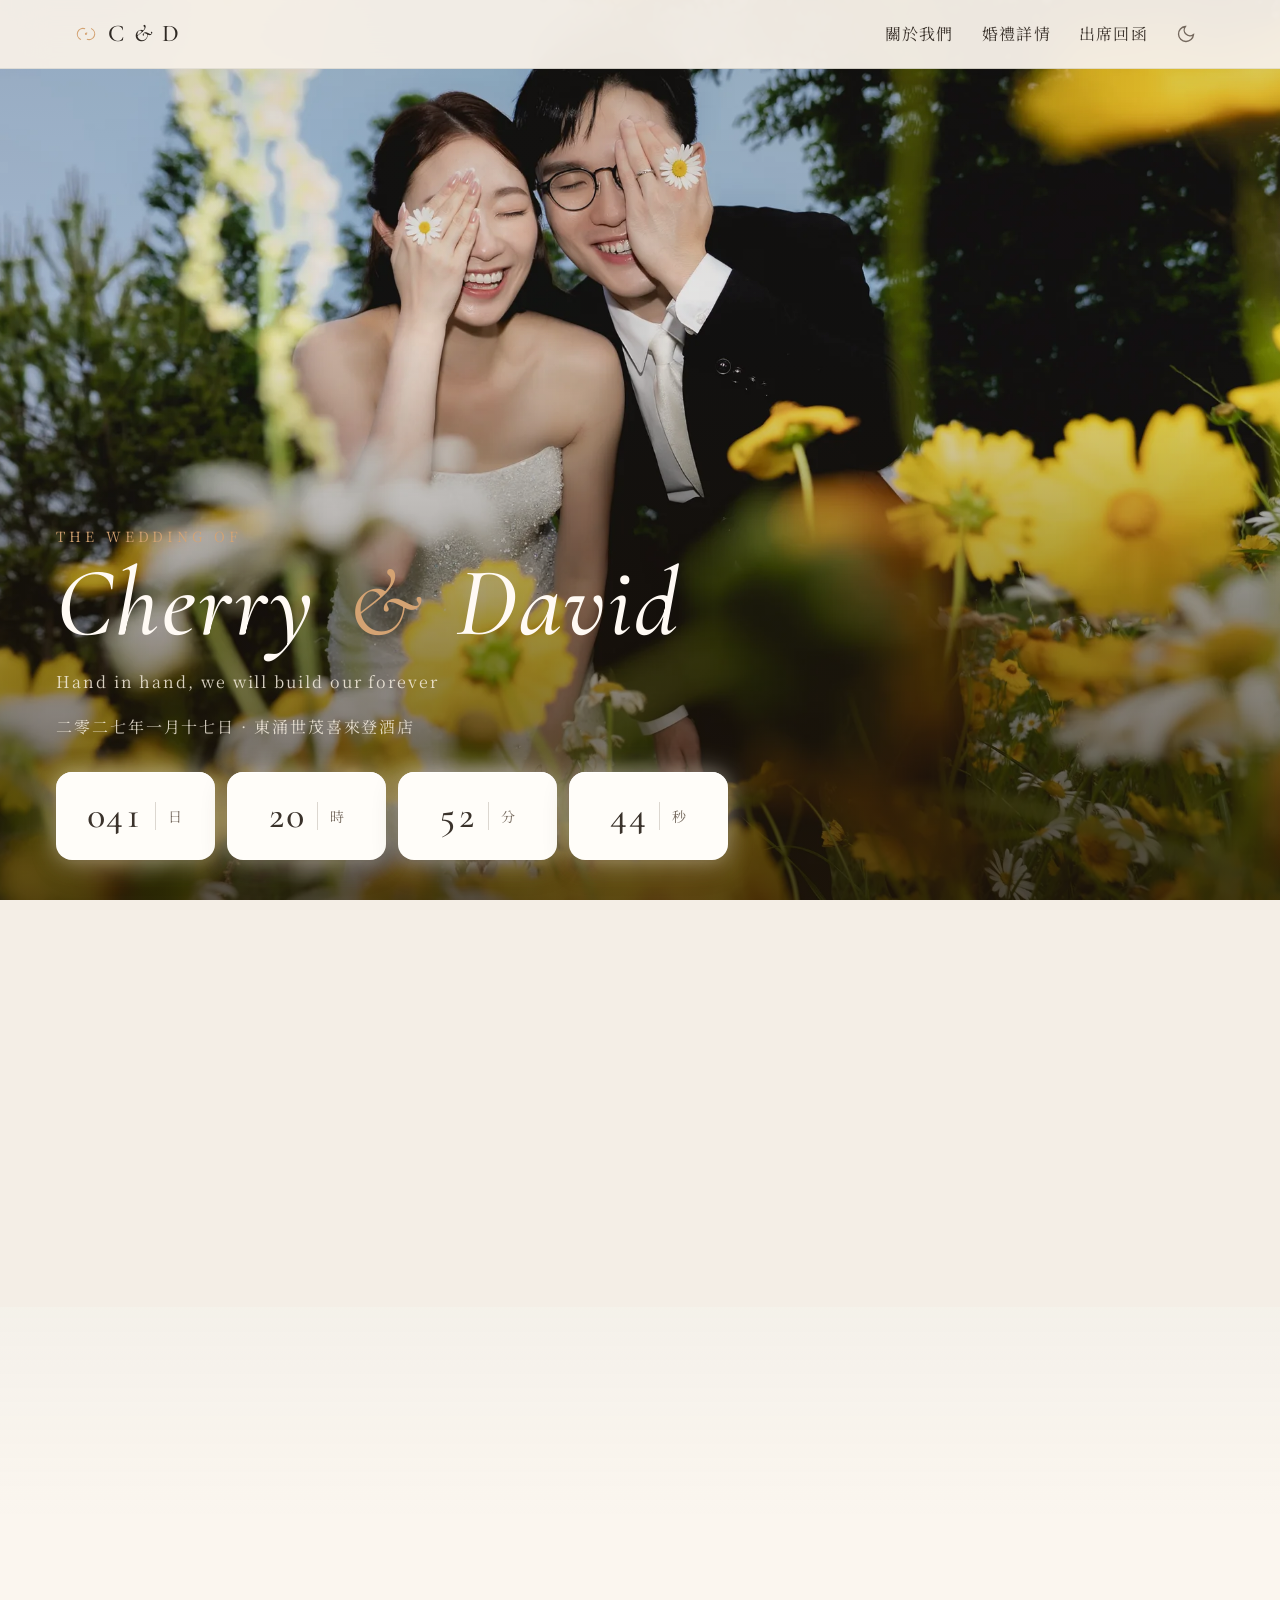
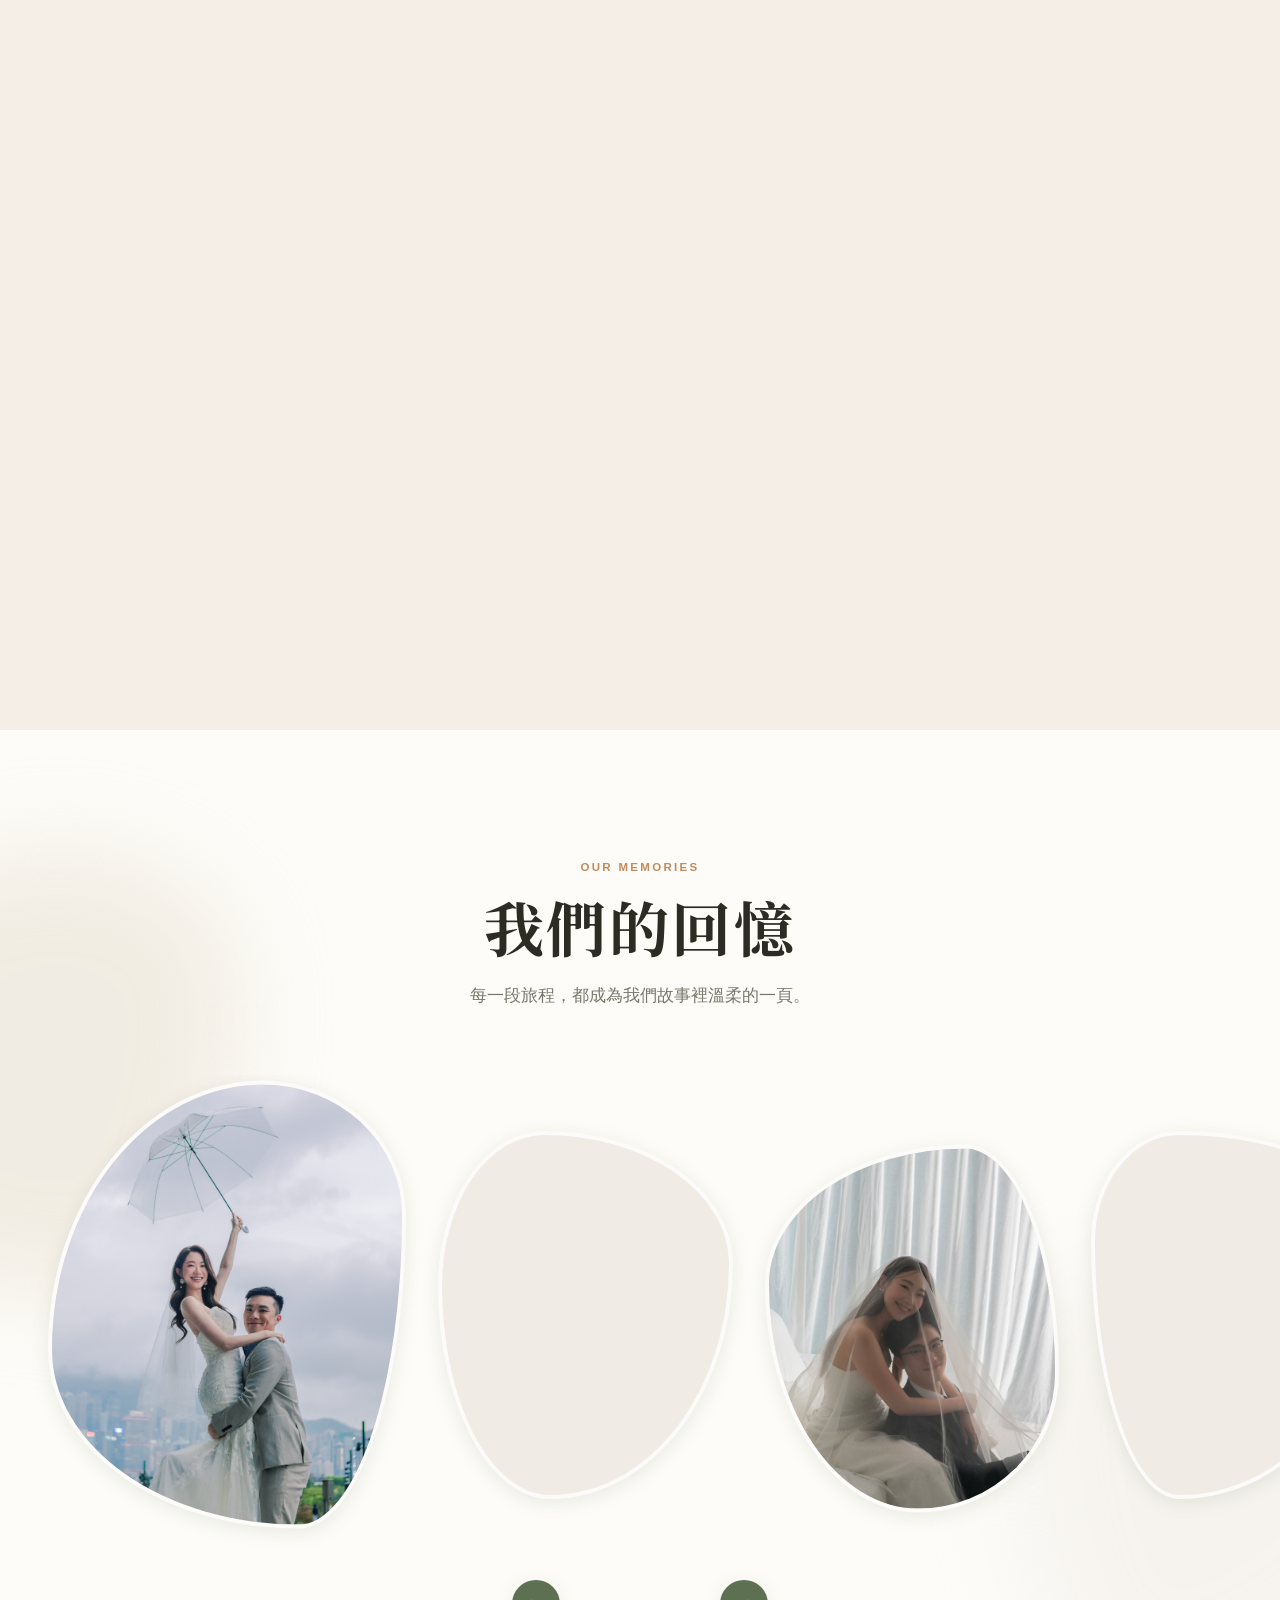
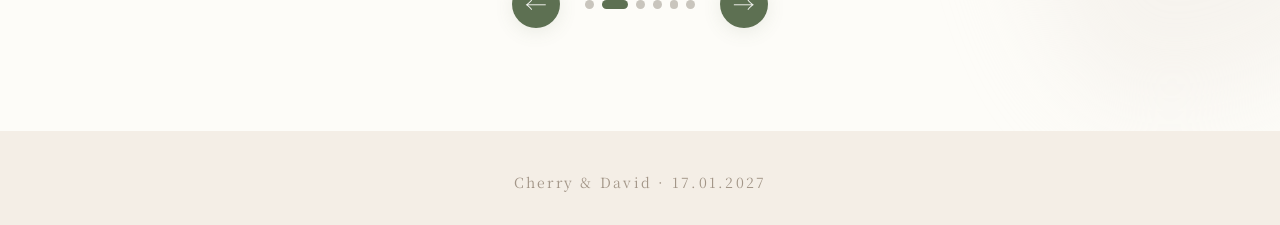
==== index.html @ 825feb44 "Update index.html" ====
<!DOCTYPE html>
<html lang="zh-Hant">
  <head>
    <meta charset="utf-8" />
    <meta name="viewport" content="width=device-width, initial-scale=1" />
    <title>Cherry &amp; David · 婚禮邀請</title>
    <meta name="description" content="誠邀您出席 Cherry 與 David 的婚禮。2027年1月17日，東涌世茂喜來登酒店。" />
    <meta property="og:title" content="Cherry &amp; David · 婚禮邀請" />
    <meta property="og:description" content="2027年1月17日 · 東涌世茂喜來登酒店 · 證婚儀式及午宴" />
    <meta property="og:type" content="website" />
    <meta property="og:image" content="./assets/cover.webp" />
    <link rel="icon" href="./assets/favicon.svg" type="image/svg+xml" />
    <link rel="preconnect" href="https://fonts.googleapis.com" />
    <link rel="preconnect" href="https://fonts.gstatic.com" crossorigin />
    <link href="https://fonts.googleapis.com/css2?family=Cormorant+Garamond:ital,wght@0,400;0,500;0,600;1,400;1,500;1,600&family=Noto+Serif+TC:wght@400;500;600&display=swap" rel="stylesheet" />
    <link rel="preload" as="image" href="./assets/cover.webp" imagesrcset="./assets/cover-sm.webp 900w, ./assets/cover.webp 2000w" imagesizes="100vw" />
    <link rel="stylesheet" href="./base.css" />
    <link rel="stylesheet" href="./style.css" />
    <script type="application/ld+json">
      {
        "@context": "https://schema.org",
        "@type": "WeddingEvent",
        "name": "Cherry & David Wedding",
        "startDate": "2027-01-17T11:00:00+08:00",
        "eventAttendanceMode": "https://schema.org/OfflineEventAttendanceMode",
        "location": {
          "@type": "Place",
          "name": "東涌世茂喜來登酒店",
          "address": "大嶼山東涌怡東路9號"
        }
      }
    </script>
  </head>
  <body>
    <a class="skip-link" href="#main">跳至內容</a>

    <header class="site-header">
      <div class="nav-inner">
        <a class="brand" href="#top" aria-label="Cherry and David">
          <svg class="brand-mark" viewBox="0 0 32 32" fill="none" aria-hidden="true">
            <path d="M10.2 22.4c-3.4-1.8-5-5.4-3.7-8.7 1.3-3.3 5-5 8.5-3.6" stroke="currentColor" stroke-width="1.2" />
            <path d="M21.8 9.6c3.4 1.8 5 5.4 3.7 8.7-1.3 3.3-5 5-8.5 3.6" stroke="currentColor" stroke-width="1.2" />
            <path d="M15.2 16.2c.4-.9 1.3-1.4 2.2-1.2" stroke="currentColor" stroke-width="1.2" />
            <circle cx="16" cy="16" r="1.1" fill="currentColor" />
          </svg>
          <span class="brand-name">C <i>&amp;</i> D</span>
        </a>
        <nav class="nav-links" aria-label="頁面導覽">
          <a href="#about">關於我們</a>
          <a href="#details">婚禮詳情</a>
          <a href="#rsvp">出席回函</a>
          <button class="theme-toggle" type="button" data-theme-toggle aria-label="切換深色模式">
            <svg width="20" height="20" viewBox="0 0 24 24" fill="none" stroke="currentColor" stroke-width="1.6">
              <path d="M21 12.79A9 9 0 1 1 11.21 3 7 7 0 0 0 21 12.79z" />
            </svg>
          </button>
        </nav>
      </div>
    </header>

    <main id="main">
      <section class="hero" id="top">
        <div class="hero-media">
          <img src="./assets/cover.webp" srcset="./assets/cover-sm.webp 900w, ./assets/cover.webp 2000w" sizes="100vw" width="2000" height="1333" alt="Cherry 與 David 在花田中相視而笑" fetchpriority="high" />
        </div>
        <div class="hero-scrim" aria-hidden="true"></div>
        <div class="hero-inner">
          <p class="eyebrow">The Wedding of</p>
          <h1 class="hero-title">Cherry <span class="hero-amp">&amp;</span> David</h1>
          <p class="hero-meta"><span class="nowrap">Hand in hand, we will build our forever</span></p>
          <p class="hero-meta"><span class="nowrap">二零二七年一月十七日</span> · <span class="nowrap">東涌世茂喜來登酒店</span></p>
          <div class="countdown" id="countdown" aria-live="polite">
            <article class="tick-card"><div class="tick-inner"><span class="tick-num" data-unit="days">000</span><span class="tick-rule" aria-hidden="true"></span><span class="tick-unit">日</span></div></article>
            <article class="tick-card"><div class="tick-inner"><span class="tick-num" data-unit="hours">00</span><span class="tick-rule" aria-hidden="true"></span><span class="tick-unit">時</span></div></article>
            <article class="tick-card"><div class="tick-inner"><span class="tick-num" data-unit="mins">00</span><span class="tick-rule" aria-hidden="true"></span><span class="tick-unit">分</span></div></article>
            <article class="tick-card"><div class="tick-inner"><span class="tick-num" data-unit="secs">00</span><span class="tick-rule" aria-hidden="true"></span><span class="tick-unit">秒</span></div></article>
          </div>
        </div>
      </section>

      <section class="section about" id="about">
        <div class="section-frame split fade-in">
          <div><p class="section-kicker">01 · About</p><h2 class="section-title">關於我們</h2></div>
          <div>
            <p class="lede">我們把最重要的一天，留給一路陪著我們的人。</p>
            <p class="body-copy">從相識到決定攜手，感謝每一位在不同階段陪我們傾過、笑過、忙過的親友。2027 年 1 月 17 日，誠意邀請您來到東涌，見證我們成為家人，一同分享這份喜悅與幸福。</p>
          </div>
        </div>
      </section>

      <section class="section details" id="details">
        <div class="section-frame split fade-in">
          <div>
            <p class="section-kicker">02 · Details</p>
            <h2 class="section-title">婚禮詳情</h2>
            <p class="body-copy">當日將舉行證婚儀式及午宴。如攜同小朋友出席，煩請於回函告知，方便我們安排合適座位。</p>
          </div>
          <div>
            <div class="vcard-stack">
              <article class="vcard"><p class="vcard-label">Date</p><h3 class="vcard-title nowrap">2027年1月17日</h3><p class="vcard-sub nowrap">星期日 Sunday</p></article>
              <article class="vcard"><p class="vcard-label">Time</p><div class="vcard-list"><div class="vcard-row"><span class="vcard-time nowrap">10:30</span><span class="vcard-note">恭候光臨</span></div><div class="vcard-row"><span class="vcard-time nowrap">11:00</span><span class="vcard-note">證婚儀式</span></div><div class="vcard-row"><span class="vcard-time nowrap">12:00</span><span class="vcard-note">午宴喜酌</span></div></div></article>
              <article class="vcard"><p class="vcard-label">Venue</p><h3 class="vcard-title nowrap">東涌世茂喜來登酒店</h3><p class="vcard-sub"><span class="nowrap">大嶼山東涌怡東路 9 號</span></p><p class="vcard-sub"><span class="nowrap">Sheraton Hong Kong Tung Chung Hotel</span></p><a class="map-link nowrap" href="https://maps.google.com/?q=Sheraton+Hong+Kong+Tung+Chung+Hotel" target="_blank" rel="noopener noreferrer">開啟地圖</a></article>
            </div>

            <div class="accordion" id="transport">
              <h3 class="section-kicker" style="margin: 2.5rem 0 0.75rem">交通指引</h3>
              <div class="acc-item"><button class="acc-trigger" type="button" aria-expanded="false" aria-controls="panel-mtr" id="acc-mtr"><span>港鐵 · 東涌綫</span><span class="acc-plus" aria-hidden="true"></span></button><div class="acc-panel" id="panel-mtr" role="region" aria-labelledby="acc-mtr"><div class="acc-panel-inner"><ul role="list"><li>乘<span class="nowrap">東涌綫</span>至<span class="nowrap">東涌站</span>。</li><li>於<span class="nowrap">A 出口外的士站附近</span>乘酒店穿梭巴士</li><li>酒店距離<span class="nowrap">東涌站</span>約 2.3 公里，建議預留時間。</li></ul></div></div></div>
              <div class="acc-item"><button class="acc-trigger" type="button" aria-expanded="false" aria-controls="panel-shuttle" id="acc-shuttle"><span>酒店穿梭巴士</span><span class="acc-plus" aria-hidden="true"></span></button><div class="acc-panel" id="panel-shuttle" role="region" aria-labelledby="acc-shuttle"><div class="acc-panel-inner"><ul role="list"><li><span class="nowrap">東涌站 A 出口外的士站附近</span> ⇄ <span class="nowrap">東涌世茂喜來登酒店</span></li><li>東涌站開出：約 07:00–22:30，每 30 分鐘一班。</li><li>酒店開出：約 07:20–22:50。</li><li>酒店穿梭巴士時間表：<a href="https://static.webapp-portal.com/resources/hkgscfp/lp/540501/262.pdf?1786949878" target="_blank" rel="noopener noreferrer"> https://static.webapp-portal.com/resources/hkgscfp/lp/540501/262.pdf?1786949878 </a></li></ul></div></div></div>
              <div class="acc-item"><button class="acc-trigger" type="button" aria-expanded="false" aria-controls="panel-car" id="acc-car"><span>自駕與停車</span><span class="acc-plus" aria-hidden="true"></span></button><div class="acc-panel" id="panel-car" role="region" aria-labelledby="acc-car"><div class="acc-panel-inner"><ul role="list"><li>地址：<span class="nowrap">大嶼山東涌怡東路 9 號</span></li><li>酒店商場灣景薈 (T-bay)設室內停車場，每小時約 HK$34，停車場位置有限，建議提早到達</li></ul></div></div></div>
              <div class="acc-item"><button class="acc-trigger" type="button" aria-expanded="false" aria-controls="panel-taxi" id="acc-taxi"><span>的士</span><span class="acc-plus" aria-hidden="true"></span></button><div class="acc-panel" id="panel-taxi" role="region" aria-labelledby="acc-taxi"><div class="acc-panel-inner"><ul role="list"><li>直接前往<span class="nowrap">東涌世茂喜來登酒店，由東涌站出發車程約 5 至 8 分鐘。</li><li>地址：<span class="nowrap">大嶼山東涌怡東路 9 號</span></li></ul></div></div></div>
            </div>
          </div>
        </div>
      </section>

      <section class="section rsvp" id="rsvp">
        <div class="section-frame split fade-in">
          <div>
            <p class="section-kicker">03 · Reply</p>
            <h2 class="section-title">出席回函</h2>
            <p class="body-copy">為方便統計人數，懇請抽空回覆。如未能出席，坦誠告知即可，我們十分理解。</p>
          </div>
          <div>
            <div class="form-card" id="form-card">
              <form id="rsvp-form" action="https://docs.google.com/forms/d/e/1FAIpQLSd8cLeRHCwKOYjNXe8QK7wpBXrO5RZ1_ZlgKP6kCzW0dzQoqA/formResponse" method="POST" target="hidden_iframe" accept-charset="UTF-8" novalidate>
                <div class="field">
                  <label class="field-label" for="f-name">姓名<span class="field-en">NAME</span><span class="req" aria-hidden="true">*</span></label>
                  <input id="f-name" name="entry.1886153940" type="text" autocomplete="name" required />
                  <p class="field-error" data-error-for="f-name"></p>
                </div>

                <div class="field">
                  <label class="field-label" for="f-attend">出席<span class="field-en">ATTENDANCE</span><span class="req" aria-hidden="true">*</span></label>
                  <select id="f-attend" name="entry.1312972387" required>
                    <option value="" selected>請選擇</option>
                    <option value="我要參加！一起見證幸福時刻">我要參加！一起見證幸福時刻</option>
                    <option value="無法出席，獻上最誠摯的祝福">無法出席，獻上最誠摯的祝福</option>
                  </select>
                  <p class="field-error" data-error-for="f-attend"></p>
                </div>

                <div class="field">
                  <label class="field-label" for="f-relation">關係<span class="field-en">RELATIONSHIP</span><span class="req" aria-hidden="true">*</span></label>
                  <select id="f-relation" name="entry.2044940604" required>
                    <option value="" selected>請選擇</option>
                    <option value="新郎親戚">新郎親戚</option>
                    <option value="新娘親戚">新娘親戚</option>
                    <option value="新郎大學朋友">新郎大學朋友</option>
                    <option value="新娘大學朋友">新娘大學朋友</option>
                    <option value="新郎中學朋友">新郎中學朋友</option>
                    <option value="新娘中學朋友">新娘中學朋友</option>
                    <option value="新郎小學朋友">新郎小學朋友</option>
                    <option value="新娘小學朋友">新娘小學朋友</option>
                    <option value="新郎同事">新郎同事</option>
                    <option value="新娘同事">新娘同事</option>
                  </select>
                  <p class="field-error" data-error-for="f-relation"></p>
                </div>

                <div class="field">
                  <label class="field-label" for="f-phone">電話<span class="field-en">PHONE</span><span class="req" aria-hidden="true">*</span></label>
                  <input id="f-phone" name="entry.2029074728" type="tel" inputmode="tel" autocomplete="tel" required />
                  <p class="field-error" data-error-for="f-phone"></p>
                </div>

                <div class="field">
                  <label class="field-label" for="f-total">當天的出席人數<span class="field-en">TOTAL GUESTS</span><span class="req" aria-hidden="true">*</span></label>
                  <p class="field-hint" id="hint-total">請填寫包含自己在內的總人數</p>
                  <input id="f-total" name="entry.765053936" type="number" min="0" max="20" step="1" inputmode="numeric" aria-describedby="hint-total" required />
                  <p class="field-error" data-error-for="f-total"></p>
                </div>

                <div class="field">
                  <label class="field-label" for="f-adults">出席的成人人數<span class="field-en">ADULTS</span><span class="req" aria-hidden="true">*</span></label>
                  <input id="f-adults" name="entry.1567260636" type="number" min="0" max="20" step="1" inputmode="numeric" required />
                  <p class="field-error" data-error-for="f-adults"></p>
                </div>

                <div class="field">
                  <label class="field-label" for="f-children">出席的兒童人數<span class="field-en">CHILDREN</span><span class="req" aria-hidden="true">*</span></label>
                  <input id="f-children" name="entry.1259066676" type="number" min="0" max="20" step="1" inputmode="numeric" required />
                  <p class="field-error" data-error-for="f-children"></p>
                </div>

                <div class="field">
                  <label class="field-label" for="f-attend">是否需要素食<span class="field-en">Vegetarian</span><span class="req" aria-hidden="true">*</span></label>
                  <select id="f-attend" name="entry.1086004136">
                    <option value="" selected>請選擇</option>
                    <option value="是">是</option>
                    <option value="否">否</option>
                  </select>
                  <p class="field-error" data-error-for="f-attend"></p>
                </div>

                <div class="child-extras" id="child-extras" hidden>
                  <div class="child-extras-inner">
                    <div class="field">
                      <label class="field-label" for="f-chair">是否需要兒童座椅？需要幾張呢？<span class="field-en">HIGH CHAIRS</span><span class="req" aria-hidden="true">*</span></label>
                      <select id="f-chair" name="entry.1887387302" aria-describedby="hint-chair">
                        <option value="" selected>請選擇</option>
                        <option value="1">需要 1 張</option>
                        <option value="2">需要 2 張</option>
                        <option value="3">需要 3 張</option>
                        <option value="其他">其他</option>
                      </select>
                      <p class="field-hint" id="hint-chair">如選擇「其他」，請直接聯絡新人安排。</p>
                      <p class="field-error" data-error-for="f-chair"></p>
                    </div>
                  </div>
                </div>

                <button class="submit-btn" type="submit" id="submit-btn">送出回函</button>
                <p class="form-status" id="form-status" role="status"></p>
              </form>
              <div class="thanks" id="thanks" hidden><h3>謝謝您的回覆</h3><p>我們已收到您的回函。期待在 1 月 17 日與您見面；若未能出席，亦感激您的祝福。</p></div>
            </div>
          </div>
        </div>
      </section>
    </main>

<section class="memory-gallery" aria-labelledby="memory-gallery-title">
  <div class="memory-gallery__ambient memory-gallery__ambient--sand" aria-hidden="true"></div>
  <div class="memory-gallery__ambient memory-gallery__ambient--stone" aria-hidden="true"></div>

  <div class="memory-gallery__header">
    <p class="memory-gallery__eyebrow">OUR MEMORIES</p>
    <h2 id="memory-gallery-title">我們的回憶</h2>
    <p class="memory-gallery__intro">
      每一段旅程，都成為我們故事裡溫柔的一頁。
    </p>
  </div>

  <div class="memory-gallery__carousel" data-gallery-carousel>
    <div
      class="memory-gallery__viewport"
      tabindex="0"
      role="region"
      aria-roledescription="carousel"
      aria-label="我們的回憶相簿"
      aria-describedby="memory-gallery-status"
    >
      <div class="memory-gallery__track">
        <article class="memory-gallery__slide" data-gallery-slide>
          <button
            class="memory-gallery__photo memory-gallery__photo--one"
            type="button"
            data-gallery-open
            data-gallery-full="images/gallery/gallery-01.jpg"
            data-gallery-alt="Cherry 與 David 在旅行途中留下的合照"
            aria-label="放大查看：Cherry 與 David 在旅行途中留下的合照"
          >
            <img
              src="images/gallery/gallery-01.jpg"
              alt="Cherry 與 David 在旅行途中留下的合照"
              loading="lazy"
              width="1200"
              height="1500"
            >
          </button>
        </article>

        <article class="memory-gallery__slide" data-gallery-slide>
          <button
            class="memory-gallery__photo memory-gallery__photo--two"
            type="button"
            data-gallery-open
            data-gallery-full="images/gallery/gallery-02.jpg"
            data-gallery-alt="Cherry 與 David 的溫馨戶外時光"
            aria-label="放大查看：Cherry 與 David 的溫馨戶外時光"
          >
            <img
              src="images/gallery/gallery-02.jpg"
              alt="Cherry 與 David 的溫馨戶外時光"
              loading="lazy"
              width="1200"
              height="1500"
            >
          </button>
        </article>

        <article class="memory-gallery__slide" data-gallery-slide>
          <button
            class="memory-gallery__photo memory-gallery__photo--three"
            type="button"
            data-gallery-open
            data-gallery-full="images/gallery/gallery-03.jpg"
            data-gallery-alt="一段值得珍藏的二人回憶"
            aria-label="放大查看：一段值得珍藏的二人回憶"
          >
            <img
              src="images/gallery/gallery-03.jpg"
              alt="一段值得珍藏的二人回憶"
              loading="lazy"
              width="1200"
              height="1500"
            >
          </button>
        </article>

        <article class="memory-gallery__slide" data-gallery-slide>
          <button
            class="memory-gallery__photo memory-gallery__photo--four"
            type="button"
            data-gallery-open
            data-gallery-full="images/gallery/gallery-04.jpg"
            data-gallery-alt="Cherry 與 David 分享笑容的一刻"
            aria-label="放大查看：Cherry 與 David 分享笑容的一刻"
          >
            <img
              src="images/gallery/gallery-04.jpg"
              alt="Cherry 與 David 分享笑容的一刻"
              loading="lazy"
              width="1200"
              height="1500"
            >
          </button>
        </article>

        <article class="memory-gallery__slide" data-gallery-slide>
          <button
            class="memory-gallery__photo memory-gallery__photo--five"
            type="button"
            data-gallery-open
            data-gallery-full="images/gallery/gallery-05.jpg"
            data-gallery-alt="一個自然而平靜的旅途片段"
            aria-label="放大查看：一個自然而平靜的旅途片段"
          >
            <img
              src="images/gallery/gallery-05.jpg"
              alt="一個自然而平靜的旅途片段"
              loading="lazy"
              width="1200"
              height="1500"
            >
          </button>
        </article>

        <article class="memory-gallery__slide" data-gallery-slide>
          <button
            class="memory-gallery__photo memory-gallery__photo--six"
            type="button"
            data-gallery-open
            data-gallery-full="images/gallery/gallery-06.jpg"
            data-gallery-alt="屬於 Cherry 與 David 的甜蜜瞬間"
            aria-label="放大查看：屬於 Cherry 與 David 的甜蜜瞬間"
          >
            <img
              src="images/gallery/gallery-06.jpg"
              alt="屬於 Cherry 與 David 的甜蜜瞬間"
              loading="lazy"
              width="1200"
              height="1500"
            >
          </button>
        </article>
      </div>
    </div>

    <p id="memory-gallery-status" class="sr-only" aria-live="polite">
      第 1 張，共 6 張
    </p>

    <div class="memory-gallery__controls">
      <button
        class="memory-gallery__control"
        type="button"
        data-gallery-prev
        aria-label="顯示上一張相片"
      >
        <span aria-hidden="true">←</span>
      </button>

      <div
        class="memory-gallery__dots"
        data-gallery-dots
        role="tablist"
        aria-label="選擇相片"
      ></div>

      <button
        class="memory-gallery__control"
        type="button"
        data-gallery-next
        aria-label="顯示下一張相片"
      >
        <span aria-hidden="true">→</span>
      </button>
    </div>
  </div>
</section>

<div
  class="gallery-lightbox"
  id="gallery-lightbox"
  role="dialog"
  aria-modal="true"
  aria-labelledby="gallery-lightbox-caption"
  aria-hidden="true"
>
  <div class="gallery-lightbox__backdrop" data-gallery-close></div>

  <div class="gallery-lightbox__content" role="document">
    <button
      class="gallery-lightbox__close"
      type="button"
      data-gallery-close
      aria-label="關閉放大相片"
    >
      <span aria-hidden="true">×</span>
    </button>

    <img class="gallery-lightbox__image" src="" alt="">
    <p class="gallery-lightbox__caption" id="gallery-lightbox-caption"></p>
  </div>
</div>


    
    <footer class="site-footer"><p>Cherry &amp; David · 17.01.2027</p></footer>
    <iframe name="hidden_iframe" id="hidden_iframe" title="表單提交" class="sr-only" tabindex="-1" aria-hidden="true"></iframe>
    <script src="./app.js" defer></script>
  </body>
</html>
---- base.css ----
*,
*::before,
*::after {
  box-sizing: border-box;
  margin: 0;
  padding: 0;
}

html {
  -moz-text-size-adjust: none;
  -webkit-text-size-adjust: none;
  text-size-adjust: none;
  -webkit-font-smoothing: antialiased;
  -moz-osx-font-smoothing: grayscale;
  text-rendering: optimizeLegibility;
  scroll-behavior: smooth;
  hanging-punctuation: first last;
  scroll-padding-top: 5.75rem;
}

body {
  min-height: 100dvh;
  line-height: 1.6;
  font-family: var(--font-body, serif);
  font-size: var(--text-base);
  color: var(--color-text);
  background-color: var(--color-bg);
}

img,
picture,
video,
canvas,
svg {
  display: block;
  max-width: 100%;
  height: auto;
}

ul[role='list'],
ol[role='list'] {
  list-style: none;
}

input,
button,
textarea,
select {
  font: inherit;
  color: inherit;
}

h1,
h2,
h3,
h4,
h5,
h6 {
  text-wrap: balance;
  line-height: 1.15;
}

p,
li,
figcaption {
  text-wrap: pretty;
}

::selection {
  background: oklch(from var(--color-sand) l c h / 0.28);
  color: var(--color-text);
}

:focus-visible {
  outline: 2px solid var(--color-sage);
  outline-offset: 3px;
  border-radius: var(--radius-sm);
}

@media (prefers-reduced-motion: reduce) {
  *,
  *::before,
  *::after {
    animation-duration: 0.01ms !important;
    animation-iteration-count: 1 !important;
    transition-duration: 0.01ms !important;
    scroll-behavior: auto !important;
  }
}

button {
  cursor: pointer;
  background: none;
  border: none;
}

table {
  border-collapse: collapse;
  width: 100%;
}

a,
button,
[role='button'],
[role='link'],
input,
textarea,
select {
  transition:
    color var(--transition-interactive),
    background var(--transition-interactive),
    border-color var(--transition-interactive),
    box-shadow var(--transition-interactive);
}

.sr-only {
  position: absolute;
  width: 1px;
  height: 1px;
  padding: 0;
  margin: -1px;
  overflow: hidden;
  clip: rect(0, 0, 0, 0);
  white-space: nowrap;
  border-width: 0;
}
---- style.css ----
:root {
  --text-xs: clamp(0.75rem, 0.7rem + 0.25vw, 0.875rem);
  --text-sm: clamp(0.875rem, 0.8rem + 0.35vw, 1rem);
  --text-base: clamp(1rem, 0.95rem + 0.25vw, 1.125rem);
  --text-lg: clamp(1.125rem, 1rem + 0.75vw, 1.5rem);
  --text-xl: clamp(1.5rem, 1.2rem + 1.25vw, 2.25rem);
  --text-2xl: clamp(2rem, 1.2rem + 2.5vw, 3.5rem);
  --text-3xl: clamp(2.5rem, 1rem + 4vw, 5rem);
  --text-hero: clamp(3rem, 0.5rem + 7vw, 7.5rem);

  --space-1: 0.25rem;
  --space-2: 0.5rem;
  --space-3: 0.75rem;
  --space-4: 1rem;
  --space-5: 1.25rem;
  --space-6: 1.5rem;
  --space-8: 2rem;
  --space-10: 2.5rem;
  --space-12: 3rem;
  --space-16: 4rem;
  --space-20: 5rem;
  --space-24: 6rem;
  --space-32: 8rem;

  --font-display: 'Cormorant Garamond', 'Times New Roman', serif;
  --font-body: 'Noto Serif TC', 'Songti TC', serif;

  --color-sand: #d4a373;
  --color-sage: #8da399;
  --radius-sm: 0.375rem;
  --radius-md: 0.5rem;
  --radius-lg: 0.75rem;
  --radius-xl: 1rem;
  --radius-full: 9999px;
  --transition-interactive: 180ms cubic-bezier(0.16, 1, 0.3, 1);
  --ease-out: cubic-bezier(0.16, 1, 0.3, 1);
  --ease-in: cubic-bezier(0.4, 0, 1, 1);
  --content-narrow: 640px;
  --content-default: 960px;
  --content-wide: 1200px;
}

:root,
[data-theme='light'] {
  --color-bg: #f4eee6;
  --color-surface: #fffaf4;
  --color-surface-2: #fbf6ef;
  --color-surface-offset: #ebe3d8;
  --color-ink: #2f2923;
  --color-text: #3a322b;
  --color-text-muted: #74685d;
  --color-text-faint: #a39688;
  --color-text-inverse: #f7f1e8;
  --color-border: oklch(0.45 0.03 70 / 0.14);
  --color-primary: #8da399;
  --color-primary-hover: #738a80;
  --color-error: #9a3d3d;
  --color-nav: oklch(0.97 0.015 80 / 0.86);
  --shadow-sm: 0 1px 2px oklch(0.28 0.03 70 / 0.06);
  --shadow-md: 0 6px 20px oklch(0.28 0.03 70 / 0.08);
  --shadow-lg: 0 16px 40px oklch(0.28 0.03 70 / 0.12);
  --shadow-card:
    0 1px 2px oklch(0.3 0.03 70 / 0.04),
    0 10px 28px oklch(0.45 0.06 70 / 0.1),
    0 0 0 1px oklch(1 0 0 / 0.7) inset;
  --hero-scrim: linear-gradient(
    180deg,
    oklch(0.18 0.02 70 / 0.18) 0%,
    oklch(0.18 0.02 70 / 0.08) 38%,
    oklch(0.18 0.03 70 / 0.45) 72%,
    oklch(0.2 0.03 70 / 0.72) 100%
  );
}

[data-theme='dark'] {
  --color-bg: #171410;
  --color-surface: #221e19;
  --color-surface-2: #2a241e;
  --color-surface-offset: #312b24;
  --color-ink: #f3eadf;
  --color-text: #ece3d7;
  --color-text-muted: #b3a798;
  --color-text-faint: #7d7367;
  --color-text-inverse: #1b1713;
  --color-border: oklch(0.85 0.03 80 / 0.12);
  --color-primary: #8da399;
  --color-primary-hover: #a4b8af;
  --color-error: #e08a8a;
  --color-nav: oklch(0.16 0.015 70 / 0.88);
  --shadow-sm: 0 1px 2px oklch(0 0 0 / 0.28);
  --shadow-md: 0 6px 20px oklch(0 0 0 / 0.32);
  --shadow-lg: 0 16px 40px oklch(0 0 0 / 0.4);
  --shadow-card:
    0 1px 2px oklch(0 0 0 / 0.18),
    0 12px 32px oklch(0.7 0.04 80 / 0.08),
    0 0 0 1px oklch(1 0 0 / 0.08) inset;
  --hero-scrim: linear-gradient(
    180deg,
    oklch(0.12 0.02 70 / 0.35) 0%,
    oklch(0.12 0.02 70 / 0.18) 38%,
    oklch(0.12 0.02 70 / 0.55) 72%,
    oklch(0.12 0.02 70 / 0.82) 100%
  );
}

@media (prefers-color-scheme: dark) {
  :root:not([data-theme]) {
    --color-bg: #171410;
    --color-surface: #221e19;
    --color-surface-2: #2a241e;
    --color-surface-offset: #312b24;
    --color-ink: #f3eadf;
    --color-text: #ece3d7;
    --color-text-muted: #b3a798;
    --color-text-faint: #7d7367;
    --color-text-inverse: #1b1713;
    --color-border: oklch(0.85 0.03 80 / 0.12);
    --color-primary: #8da399;
    --color-primary-hover: #a4b8af;
    --color-error: #e08a8a;
    --color-nav: oklch(0.16 0.015 70 / 0.88);
    --shadow-sm: 0 1px 2px oklch(0 0 0 / 0.28);
    --shadow-md: 0 6px 20px oklch(0 0 0 / 0.32);
    --shadow-lg: 0 16px 40px oklch(0 0 0 / 0.4);
    --shadow-card:
      0 1px 2px oklch(0 0 0 / 0.18),
      0 12px 32px oklch(0.7 0.04 80 / 0.08),
      0 0 0 1px oklch(1 0 0 / 0.08) inset;
    --hero-scrim: linear-gradient(
      180deg,
      oklch(0.12 0.02 70 / 0.35) 0%,
      oklch(0.12 0.02 70 / 0.18) 38%,
      oklch(0.12 0.02 70 / 0.55) 72%,
      oklch(0.12 0.02 70 / 0.82) 100%
    );
  }
}

body {
  background:
    radial-gradient(1200px 600px at 10% -10%, oklch(from var(--color-sand) l c h / 0.12), transparent 60%),
    radial-gradient(900px 500px at 100% 20%, oklch(from var(--color-sage) l c h / 0.08), transparent 55%),
    var(--color-bg);
}

.skip-link {
  position: absolute;
  left: var(--space-4);
  top: var(--space-4);
  z-index: 80;
  padding: var(--space-2) var(--space-4);
  background: var(--color-surface);
  color: var(--color-text);
  border-radius: var(--radius-sm);
  transform: translateY(-160%);
}

.skip-link:focus {
  transform: none;
}

.nowrap {
  white-space: nowrap;
}

.site-header {
  position: fixed;
  inset: 0 0 auto 0;
  z-index: 50;
  background: var(--color-nav);
  backdrop-filter: blur(22px) saturate(1.25);
  -webkit-backdrop-filter: blur(22px) saturate(1.25);
  border-bottom: 1px solid oklch(from var(--color-text) l c h / 0.08);
}

.site-header::before {
  content: '';
  position: absolute;
  inset: 0;
  z-index: -1;
  background: var(--color-bg);
  opacity: 0.78;
}

.nav-inner {
  max-width: var(--content-wide);
  margin-inline: auto;
  padding: var(--space-3) var(--space-4);
  display: flex;
  align-items: center;
  justify-content: space-between;
  gap: var(--space-4);
}

.brand {
  display: inline-flex;
  align-items: center;
  gap: var(--space-2);
  color: var(--color-ink);
  text-decoration: none;
  min-height: 44px;
}

.brand-mark {
  width: 28px;
  height: 28px;
  color: var(--color-sand);
}

.brand-name {
  font-family: var(--font-display);
  font-size: var(--text-lg);
  font-weight: 500;
  letter-spacing: 0.08em;
}

.nav-links {
  display: flex;
  align-items: center;
  gap: var(--space-1);
}

.nav-links a {
  color: var(--color-text);
  text-decoration: none;
  font-size: var(--text-sm);
  letter-spacing: 0.08em;
  padding: var(--space-2) var(--space-3);
  min-height: 44px;
  display: inline-flex;
  align-items: center;
}

.nav-links a:hover,
.nav-links a:active {
  color: var(--color-sage);
}

.theme-toggle {
  width: 44px;
  height: 44px;
  display: inline-flex;
  align-items: center;
  justify-content: center;
  color: var(--color-text-muted);
  border-radius: var(--radius-full);
}

.theme-toggle:hover,
.theme-toggle:active {
  color: var(--color-ink);
  background: oklch(from var(--color-text) l c h / 0.06);
}

.hero {
  position: relative;
  min-height: 100dvh;
  display: flex;
  align-items: flex-end;
  color: var(--color-text-inverse);
  isolation: isolate;
}

.hero-media {
  position: absolute;
  inset: 0;
  z-index: -2;
}

.hero-media img {
  width: 100%;
  height: 100%;
  object-fit: cover;
  object-position: 50% 32%;
}

.hero-scrim {
  position: absolute;
  inset: 0;
  z-index: -1;
  background: var(--hero-scrim);
}

.hero-inner {
  width: min(100%, var(--content-wide));
  margin-inline: auto;
  padding: var(--space-8) var(--space-4) var(--space-10);
}

.eyebrow {
  font-size: var(--text-xs);
  letter-spacing: 0.28em;
  text-transform: uppercase;
  color: oklch(from var(--color-sand) l c h / 0.95);
  margin-bottom: var(--space-3);
}

.hero-title {
  font-family: var(--font-display);
  font-size: var(--text-hero);
  font-weight: 500;
  font-style: italic;
  letter-spacing: 0.02em;
  line-height: 0.92;
  color: #fffaf4;
}

.hero-amp {
  font-style: italic;
  font-weight: 400;
  color: var(--color-sand);
  padding-inline: 0.08em;
}

.hero-meta {
  margin-top: var(--space-5);
  color: oklch(0.95 0.02 80 / 0.86);
  font-size: var(--text-sm);
  letter-spacing: 0.12em;
}

.countdown {
  margin-top: var(--space-8);
  display: grid;
  grid-template-columns: repeat(4, minmax(0, 1fr));
  gap: var(--space-2);
  max-width: 36rem;
}

.tick-card {
  background: #fffdf9;
  color: #3a322b;
  border-radius: 14px;
  box-shadow:
    0 1px 2px oklch(0.3 0.04 70 / 0.06),
    0 10px 28px oklch(0.35 0.05 70 / 0.16),
    0 0 24px oklch(1 0.02 90 / 0.55),
    inset 0 1px 0 oklch(1 0 0 / 0.9);
  min-height: 72px;
  display: flex;
  align-items: center;
  justify-content: center;
  padding: var(--space-3) var(--space-2);
}

.tick-inner {
  display: flex;
  align-items: center;
  gap: var(--space-2);
}

.tick-num {
  font-family: var(--font-display);
  font-size: clamp(1.35rem, 4.6vw, 2.35rem);
  font-weight: 500;
  font-variant-numeric: tabular-nums;
  letter-spacing: 0.02em;
  line-height: 1;
  min-width: 1.6ch;
  text-align: right;
}

.tick-rule {
  width: 1px;
  height: 1.55em;
  background: oklch(0.45 0.03 70 / 0.22);
}

.tick-unit {
  font-size: var(--text-xs);
  letter-spacing: 0.16em;
  color: #74685d;
  white-space: nowrap;
}

.countdown.is-complete {
  display: block;
  color: #fffaf4;
  font-family: var(--font-display);
  font-size: var(--text-xl);
  font-style: italic;
}

.section,
.form-card {
  scroll-margin-top: 5.75rem;
}

.section {
  padding-block: clamp(var(--space-12), 10vw, var(--space-24));
  padding-inline: var(--space-4);
}

.section-frame {
  width: min(100%, var(--content-default));
  margin-inline: auto;
}

.section-kicker {
  font-size: var(--text-xs);
  letter-spacing: 0.26em;
  text-transform: uppercase;
  color: var(--color-sage);
  margin-bottom: var(--space-3);
}

.section-title {
  font-family: var(--font-display);
  font-size: var(--text-2xl);
  font-weight: 500;
  color: var(--color-ink);
  margin-bottom: var(--space-6);
}

.split {
  display: grid;
  gap: var(--space-8);
}

.lede {
  font-size: var(--text-lg);
  line-height: 1.75;
  color: var(--color-text);
  max-width: 34ch;
}

.body-copy {
  color: var(--color-text-muted);
  max-width: 42ch;
  margin-top: var(--space-4);
}

.about {
  background: var(--color-bg);
}

.details {
  background:
    linear-gradient(180deg, oklch(from var(--color-sage) l c h / 0.06), transparent 18%),
    var(--color-surface-2);
}

.vcard-stack {
  display: grid;
  gap: var(--space-4);
  max-width: 28rem;
}

.vcard {
  background: var(--color-surface);
  border-radius: var(--radius-lg);
  box-shadow: var(--shadow-card);
  padding: var(--space-6) var(--space-5);
  border: 1px solid var(--color-border);
}

.vcard-label {
  font-size: var(--text-xs);
  letter-spacing: 0.22em;
  text-transform: uppercase;
  color: var(--color-sand);
  margin-bottom: var(--space-2);
}

.vcard-title {
  font-family: var(--font-display);
  font-size: var(--text-xl);
  font-weight: 500;
  color: var(--color-ink);
}

.vcard-list {
  margin-top: var(--space-4);
  display: grid;
  gap: var(--space-3);
}

.vcard-row {
  display: grid;
  grid-template-columns: 5.5rem 1fr;
  gap: var(--space-3);
  align-items: baseline;
}

.vcard-time {
  font-family: var(--font-display);
  font-size: var(--text-lg);
  color: var(--color-sage);
  font-variant-numeric: tabular-nums;
}

.vcard-note {
  color: var(--color-text);
}

.vcard-sub {
  margin-top: var(--space-2);
  color: var(--color-text-muted);
  font-size: var(--text-sm);
}

.map-link {
  display: inline-flex;
  margin-top: var(--space-4);
  color: var(--color-sage);
  text-decoration: none;
  border-bottom: 1px solid oklch(from var(--color-sage) l c h / 0.4);
  padding-bottom: 1px;
}

.map-link:hover {
  color: var(--color-primary-hover);
}

.accordion {
  margin-top: var(--space-8);
  max-width: 36rem;
  border-top: 1px solid var(--color-border);
}

.acc-item {
  border-bottom: 1px solid var(--color-border);
}

.acc-trigger {
  width: 100%;
  min-height: 56px;
  display: flex;
  align-items: center;
  justify-content: space-between;
  gap: var(--space-4);
  padding-block: var(--space-4);
  text-align: left;
  color: var(--color-ink);
  font-size: var(--text-base);
}

.acc-trigger:hover,
.acc-trigger:active {
  color: var(--color-sage);
}

.acc-plus {
  width: 18px;
  height: 18px;
  position: relative;
  flex: none;
}

.acc-plus::before,
.acc-plus::after {
  content: '';
  position: absolute;
  background: currentColor;
  transition: transform 220ms var(--ease-out);
}

.acc-plus::before {
  left: 0;
  right: 0;
  top: 50%;
  height: 1px;
}

.acc-plus::after {
  top: 0;
  bottom: 0;
  left: 50%;
  width: 1px;
}

.acc-trigger[aria-expanded='true'] .acc-plus::after {
  transform: scaleY(0);
}

.acc-panel {
  display: grid;
  grid-template-rows: 0fr;
  transition: grid-template-rows 280ms var(--ease-out);
}

.acc-trigger[aria-expanded='true'] + .acc-panel {
  grid-template-rows: 1fr;
}

.acc-panel-inner {
  overflow: hidden;
}

.acc-panel p,
.acc-panel li {
  color: var(--color-text-muted);
  font-size: var(--text-sm);
  max-width: none;
}

.acc-panel ul {
  display: grid;
  gap: var(--space-2);
  padding-bottom: var(--space-5);
}

.rsvp {
  background: var(--color-bg);
}

.form-card {
  background: var(--color-surface);
  border-radius: var(--radius-xl);
  box-shadow: var(--shadow-lg);
  border: 1px solid var(--color-border);
  padding: var(--space-8) var(--space-5);
  max-width: 36rem;
}

.field {
  display: grid;
  gap: var(--space-2);
  margin-bottom: var(--space-5);
}

.field-label {
  font-size: var(--text-sm);
  color: var(--color-ink);
  letter-spacing: 0.04em;
  font-weight: 500;
}

.field-en {
  margin-left: var(--space-2);
  color: var(--color-text-muted);
  letter-spacing: 0.16em;
  font-size: var(--text-xs);
  font-family: var(--font-display);
}

.req {
  color: var(--color-sand);
  margin-left: 0.15em;
}

.field input,
.field select,
.field textarea {
  width: 100%;
  min-height: 48px;
  padding: var(--space-3) var(--space-4);
  border-radius: var(--radius-md);
  border: 1px solid var(--color-border);
  background: var(--color-surface-2);
  color: var(--color-text);
}

.field textarea {
  min-height: 96px;
  resize: vertical;
}

.field input:focus,
.field select:focus,
.field textarea:focus {
  outline: none;
  border-color: var(--color-sage);
  box-shadow: 0 0 0 3px oklch(from var(--color-sage) l c h / 0.18);
}

.field.is-invalid input,
.field.is-invalid select,
.field.is-invalid textarea {
  border-color: var(--color-error);
}

.field-error {
  color: var(--color-error);
  font-size: var(--text-xs);
  min-height: 1em;
}

.banquet-extras {
  display: grid;
  grid-template-rows: 0fr;
  opacity: 0.4;
  transition:
    grid-template-rows 280ms var(--ease-out),
    opacity 220ms var(--ease-out);
}

.banquet-extras.is-open {
  grid-template-rows: 1fr;
  opacity: 1;
}

.banquet-extras-inner {
  overflow: hidden;
}

.submit-btn {
  width: 100%;
  min-height: 52px;
  margin-top: var(--space-2);
  background: var(--color-sage);
  color: #f7f4ef;
  border-radius: var(--radius-md);
  letter-spacing: 0.16em;
  font-size: var(--text-sm);
}

.submit-btn:hover {
  background: var(--color-primary-hover);
}

.submit-btn:active {
  transform: translateY(1px);
}

.submit-btn:disabled {
  opacity: 0.6;
  cursor: wait;
}

.form-status {
  margin-top: var(--space-4);
  font-size: var(--text-sm);
  color: var(--color-text-muted);
}

.thanks {
  display: none;
  text-align: left;
}

.thanks.is-visible {
  display: block;
}

.thanks h3 {
  font-family: var(--font-display);
  font-size: var(--text-xl);
  font-weight: 500;
  margin-bottom: var(--space-3);
}

.site-footer {
  padding: var(--space-10) var(--space-4) var(--space-8);
  text-align: center;
  color: var(--color-text-faint);
  font-size: var(--text-xs);
  letter-spacing: 0.16em;
}

.site-footer p {
  max-width: none;
  margin-inline: auto;
}

.fade-in {
  opacity: 1;
}

@supports (animation-timeline: view()) {
  .fade-in {
    opacity: 0;
    animation: reveal-fade linear both;
    animation-timeline: view();
    animation-range: entry 0% entry 70%;
  }
}

@keyframes reveal-fade {
  to {
    opacity: 1;
  }
}

@media (min-width: 768px) {
  .nav-inner {
    padding-inline: var(--space-8);
  }18

  .hero-inner {
    padding: var(--space-16) var(--space-8) var(--space-16);
  }

  .countdown {
    gap: var(--space-3);
    max-width: 42rem;
  }

  .tick-card {
    min-height: 88px;
    border-radius: 16px;
    padding: var(--space-4);
  }

  .tick-inner {
    gap: var(--space-3);
  }

  .split {
    grid-template-columns: 0.85fr 1.15fr;
    align-items: start;
    gap: var(--space-16);
  }

  .form-card {
    padding: var(--space-10);
  }

  .section {
    padding-inline: var(--space-8);
  }
}

@media (max-width: 420px) {
  .nav-links a {
    padding-inline: var(--space-2);
    letter-spacing: 0.04em;
  }

  .brand-name {
    display: none;
  }

  .tick-num {
    font-size: 1.25rem;
  }

  .vcard-row {
    grid-template-columns: 4.75rem 1fr;
  }
}

/* Mobile optimisations */
@media (max-width: 640px) {
  .hero {
    min-height: 100svh;
  }

  /* 將背景相片的新人放在手機畫面視覺中心 */
  .hero-media img {
    object-position: 50% 34%;
  }

  .hero-inner {
    padding: 7rem 1.25rem 2rem;
  }

  .hero-title {
    font-size: clamp(3.25rem, 17vw, 5rem);
    line-height: 0.9;
  }

  .hero-meta {
    letter-spacing: 0.08em;
    line-height: 1.7;
  }

  .countdown {
    gap: 0.35rem;
    margin-top: 1.5rem;
  }

  .tick-card {
    min-height: 60px;
    padding: 0.5rem 0.25rem;
  }

  .tick-inner {
    gap: 0.25rem;
  }

  .tick-rule {
    display: none;
  }

  .tick-num {
    font-size: clamp(1.25rem, 6vw, 1.7rem);
    text-align: center;
  }

  .tick-unit {
    font-size: 0.62rem;
    letter-spacing: 0.08em;
  }

  .nav-links a {
    padding-inline: 0.45rem;
    font-size: 0.72rem;
    letter-spacing: 0.04em;
  }
}

/* 最終版：出席資訊選項直向排列、移除 fieldset 外框 */
#attendance-details-field {
  display: block !important;
  border: 0 !important;
  outline: 0 !important;
  box-shadow: none !important;
  padding: 0 !important;
  margin: 0 0 var(--space-6) !important;
  min-inline-size: 0 !important;
}

#attendance-details-field .field-label {
  display: block !important;
  margin: 0 0 var(--space-3) !important;
  padding: 0 !important;
}

#attendance-details-field .choice-list {
  display: flex !important;
  flex-direction: column !important;
  align-items: flex-start !important;
  gap: 0.35rem !important;
}

#attendance-details-field .choice-item {
  display: flex !important;
  flex-direction: row !important;
  align-items: center !important;
  gap: 10px !important;
  width: auto !important;
  min-height: 32px !important;
  margin: 0 !important;
  line-height: 1.45 !important;
}

#attendance-details-field .choice-item input[type='radio'] {
  width: 16px !important;
  min-width: 16px !important;
  max-width: 16px !important;
  height: 16px !important;
  min-height: 16px !important;
  max-height: 16px !important;
  flex: 0 0 16px !important;
}

#attendance-details-field .choice-field,
#attendance-details-field .choice-list,
#attendance-details-field .choice-item {
  border: 0 !important;
  outline: 0 !important;
  box-shadow: none !important;
}

/* =========================================================
   Our Memories — Organic / Natural photo carousel
   ========================================================= */

.sr-only {
  position: absolute;
  width: 1px;
  height: 1px;
  padding: 0;
  overflow: hidden;
  clip: rect(0, 0, 0, 0);
  white-space: nowrap;
  border: 0;
}

.memory-gallery {
  --gallery-bg: #fdfcf8;
  --gallery-text: #2c2c24;
  --gallery-primary: #5d7052;
  --gallery-secondary: #c18c5d;
  --gallery-sand: #e6dccd;
  --gallery-stone: #f0ebe5;
  --gallery-muted: #78786c;
  --gallery-border: #ded8cf;
  --gallery-shadow: 0 4px 20px -2px rgba(93, 112, 82, 0.15);
  --gallery-shadow-hover: 0 20px 40px -10px rgba(93, 112, 82, 0.2);

  position: relative;
  isolation: isolate;
  overflow: hidden;
  padding: clamp(4.5rem, 10vw, 8rem) 0 clamp(4rem, 8vw, 6.5rem);
  background: var(--gallery-bg);
  color: var(--gallery-text);
}

.memory-gallery__ambient {
  position: absolute;
  z-index: -1;
  width: 28rem;
  aspect-ratio: 1;
  border-radius: 60% 40% 30% 70% / 60% 30% 70% 40%;
  filter: blur(46px);
  opacity: 0.48;
  pointer-events: none;
}

.memory-gallery__ambient--sand {
  top: 12%;
  left: -13rem;
  background: var(--gallery-sand);
}

.memory-gallery__ambient--stone {
  right: -11rem;
  bottom: 2%;
  background: var(--gallery-stone);
  border-radius: 30% 70% 70% 30% / 30% 30% 70% 70%;
}

.memory-gallery__header {
  width: min(100% - 2.5rem, 42rem);
  margin: 0 auto clamp(2.25rem, 5vw, 4rem);
  text-align: center;
}

.memory-gallery__eyebrow {
  margin: 0 0 0.75rem;
  color: var(--gallery-secondary);
  font-family: "Nunito", "Noto Sans TC", sans-serif;
  font-size: 0.72rem;
  font-weight: 800;
  letter-spacing: 0.2em;
}

.memory-gallery__header h2 {
  margin: 0;
  color: var(--gallery-text);
  font-family: "Fraunces", "Noto Serif TC", serif;
  font-size: clamp(2.15rem, 5vw, 3.75rem);
  font-weight: 700;
  letter-spacing: 0.04em;
  line-height: 1.25;
}

.memory-gallery__intro {
  max-width: 31rem;
  margin: 1rem auto 0;
  color: var(--gallery-muted);
  font-family: "Nunito", "Noto Sans TC", sans-serif;
  font-size: clamp(0.94rem, 2vw, 1.05rem);
  line-height: 1.85;
}

.memory-gallery__carousel {
  width: 100%;
}

.memory-gallery__viewport {
  overflow-x: auto;
  overscroll-behavior-inline: contain;
  padding: 1rem max(1.25rem, calc((100vw - 74rem) / 2)) 2.2rem;
  scrollbar-width: none;
  scroll-behavior: smooth;
  scroll-snap-type: x mandatory;
  cursor: grab;
}

.memory-gallery__viewport::-webkit-scrollbar {
  display: none;
}

.memory-gallery__viewport.is-dragging {
  cursor: grabbing;
  scroll-behavior: auto;
  user-select: none;
}

.memory-gallery__viewport:focus-visible {
  outline: 2px solid var(--gallery-primary);
  outline-offset: -5px;
  border-radius: 1.75rem;
}

.memory-gallery__track {
  display: flex;
  align-items: center;
  gap: clamp(1rem, 2.5vw, 2rem);
  width: max-content;
}

.memory-gallery__slide {
  flex: 0 0 clamp(15.5rem, 26vw, 21rem);
  scroll-snap-align: center;
}

.memory-gallery__slide:nth-child(odd) {
  transform: translateY(-0.65rem);
}

.memory-gallery__slide:nth-child(3n) {
  transform: translateY(0.85rem);
}

.memory-gallery__photo {
  display: block;
  width: 100%;
  aspect-ratio: 4 / 5;
  padding: 0;
  overflow: hidden;
  border: 4px solid rgba(255, 255, 255, 0.82);
  background: var(--gallery-stone);
  box-shadow: var(--gallery-shadow);
  cursor: zoom-in;
  transition:
    transform 650ms ease-out,
    box-shadow 650ms ease-out;
}

.memory-gallery__photo--one {
  border-radius: 60% 40% 30% 70% / 60% 30% 70% 40%;
}

.memory-gallery__photo--two {
  border-radius: 36% 64% 62% 38% / 42% 36% 64% 58%;
}

.memory-gallery__photo--three {
  border-radius: 68% 32% 48% 52% / 38% 62% 38% 62%;
}

.memory-gallery__photo--four {
  border-radius: 30% 70% 70% 30% / 30% 30% 70% 70%;
}

.memory-gallery__photo--five {
  border-radius: 52% 48% 32% 68% / 62% 34% 66% 38%;
}

.memory-gallery__photo--six {
  border-radius: 44% 56% 68% 32% / 30% 64% 36% 70%;
}

.memory-gallery__photo img {
  display: block;
  width: 100%;
  height: 100%;
  object-fit: cover;
  transition: transform 700ms ease-out;
}

.memory-gallery__photo:hover,
.memory-gallery__photo:focus-visible {
  box-shadow: var(--gallery-shadow-hover);
  outline: none;
  transform: translateY(-6px) scale(1.02) rotate(0.5deg);
}

.memory-gallery__photo:hover img,
.memory-gallery__photo:focus-visible img {
  transform: scale(1.07);
}

.memory-gallery__photo:focus-visible {
  outline: 3px solid var(--gallery-primary);
  outline-offset: 5px;
}

.memory-gallery__controls {
  display: flex;
  align-items: center;
  justify-content: center;
  gap: 1rem;
  margin-top: 0.4rem;
}

.memory-gallery__control {
  display: grid;
  width: 48px;
  height: 48px;
  place-items: center;
  border: 0;
  border-radius: 50%;
  background: var(--gallery-primary);
  box-shadow: var(--gallery-shadow);
  color: #f3f4f1;
  cursor: pointer;
  font-size: 1.35rem;
  line-height: 1;
  transition:
    transform 300ms ease-out,
    box-shadow 300ms ease-out,
    background-color 300ms ease-out;
}

.memory-gallery__control:hover {
  background: #4e6045;
  box-shadow: 0 6px 24px -4px rgba(93, 112, 82, 0.3);
  transform: scale(1.06);
}

.memory-gallery__control:active {
  transform: scale(0.95);
}

.memory-gallery__control:focus-visible {
  outline: 3px solid var(--gallery-primary);
  outline-offset: 4px;
}

.memory-gallery__dots {
  display: flex;
  align-items: center;
  justify-content: center;
  gap: 0.5rem;
  min-width: 8rem;
}

.memory-gallery__dot {
  width: 0.55rem;
  height: 0.55rem;
  padding: 0;
  border: 0;
  border-radius: 999px;
  background: #c9c5bd;
  cursor: pointer;
  transition:
    width 300ms ease-out,
    background-color 300ms ease-out,
    transform 300ms ease-out;
}

.memory-gallery__dot[aria-selected="true"] {
  width: 1.65rem;
  background: var(--gallery-primary);
}

.memory-gallery__dot:hover {
  background: var(--gallery-secondary);
  transform: scale(1.08);
}

.memory-gallery__dot:focus-visible {
  outline: 3px solid var(--gallery-primary);
  outline-offset: 4px;
}

/* Lightbox */
.gallery-lightbox {
  position: fixed;
  z-index: 9999;
  inset: 0;
  display: grid;
  place-items: center;
  padding: 1.5rem;
  opacity: 0;
  pointer-events: none;
  transition: opacity 300ms ease-out;
}

.gallery-lightbox.is-open {
  opacity: 1;
  pointer-events: auto;
}

.gallery-lightbox__backdrop {
  position: absolute;
  inset: 0;
  background: rgba(44, 44, 36, 0.78);
  backdrop-filter: blur(4px);
}

.gallery-lightbox__content {
  position: relative;
  z-index: 1;
  width: min(100%, 64rem);
  max-height: 92vh;
  padding: 0.65rem;
  border: 1px solid rgba(230, 220, 205, 0.6);
  border-radius: 2rem;
  background: #fdfcf8;
  box-shadow: 0 25px 50px -12px rgba(44, 44, 36, 0.34);
}

.gallery-lightbox__image {
  display: block;
  width: 100%;
  max-height: calc(92vh - 4.5rem);
  border-radius: 1.5rem;
  object-fit: contain;
}

.gallery-lightbox__caption {
  margin: 0.65rem 2.8rem 0.2rem 0.5rem;
  color: var(--gallery-muted, #78786c);
  font-family: "Nunito", "Noto Sans TC", sans-serif;
  font-size: 0.9rem;
  line-height: 1.5;
}

.gallery-lightbox__close {
  position: absolute;
  z-index: 2;
  top: 1rem;
  right: 1rem;
  display: grid;
  width: 48px;
  height: 48px;
  place-items: center;
  border: 0;
  border-radius: 50%;
  background: var(--gallery-primary, #5d7052);
  box-shadow: var(--gallery-shadow, 0 4px 20px -2px rgba(93, 112, 82, 0.15));
  color: #fff;
  cursor: pointer;
  font-size: 1.8rem;
  line-height: 1;
}

.gallery-lightbox__close:hover {
  background: #4e6045;
  transform: scale(1.05);
}

.gallery-lightbox__close:focus-visible {
  outline: 3px solid #5d7052;
  outline-offset: 4px;
}

body.gallery-lightbox-open {
  overflow: hidden;
}

@media (min-width: 768px) {
  .memory-gallery__slide {
    flex-basis: clamp(17rem, 23vw, 21rem);
  }

  .memory-gallery__slide:first-child {
    flex-basis: clamp(20rem, 28vw, 26rem);
  }
}

@media (max-width: 640px) {
  .memory-gallery__viewport {
    padding-inline: 11vw;
  }

  .memory-gallery__slide,
  .memory-gallery__slide:first-child {
    flex-basis: 78vw;
  }

  .memory-gallery__slide:nth-child(odd),
  .memory-gallery__slide:nth-child(3n) {
    transform: none;
  }

  .memory-gallery__controls {
    gap: 0.8rem;
  }

  .memory-gallery__dots {
    min-width: 6.4rem;
    gap: 0.4rem;
  }

  .gallery-lightbox__content {
    border-radius: 1.4rem;
  }

  .gallery-lightbox__image {
    border-radius: 1rem;
  }
}

@media (prefers-reduced-motion: reduce) {
  .memory-gallery__viewport {
    scroll-behavior: auto;
  }

  .memory-gallery__photo,
  .memory-gallery__photo img,
  .memory-gallery__control,
  .memory-gallery__dot,
  .gallery-lightbox {
    transition: none;
  }

  .memory-gallery__photo:hover,
  .memory-gallery__photo:focus-visible,
  .memory-gallery__photo:hover img,
  .memory-gallery__photo:focus-visible img,
  .memory-gallery__control:hover,
  .memory-gallery__dot:hover {
    transform: none;
  }
}
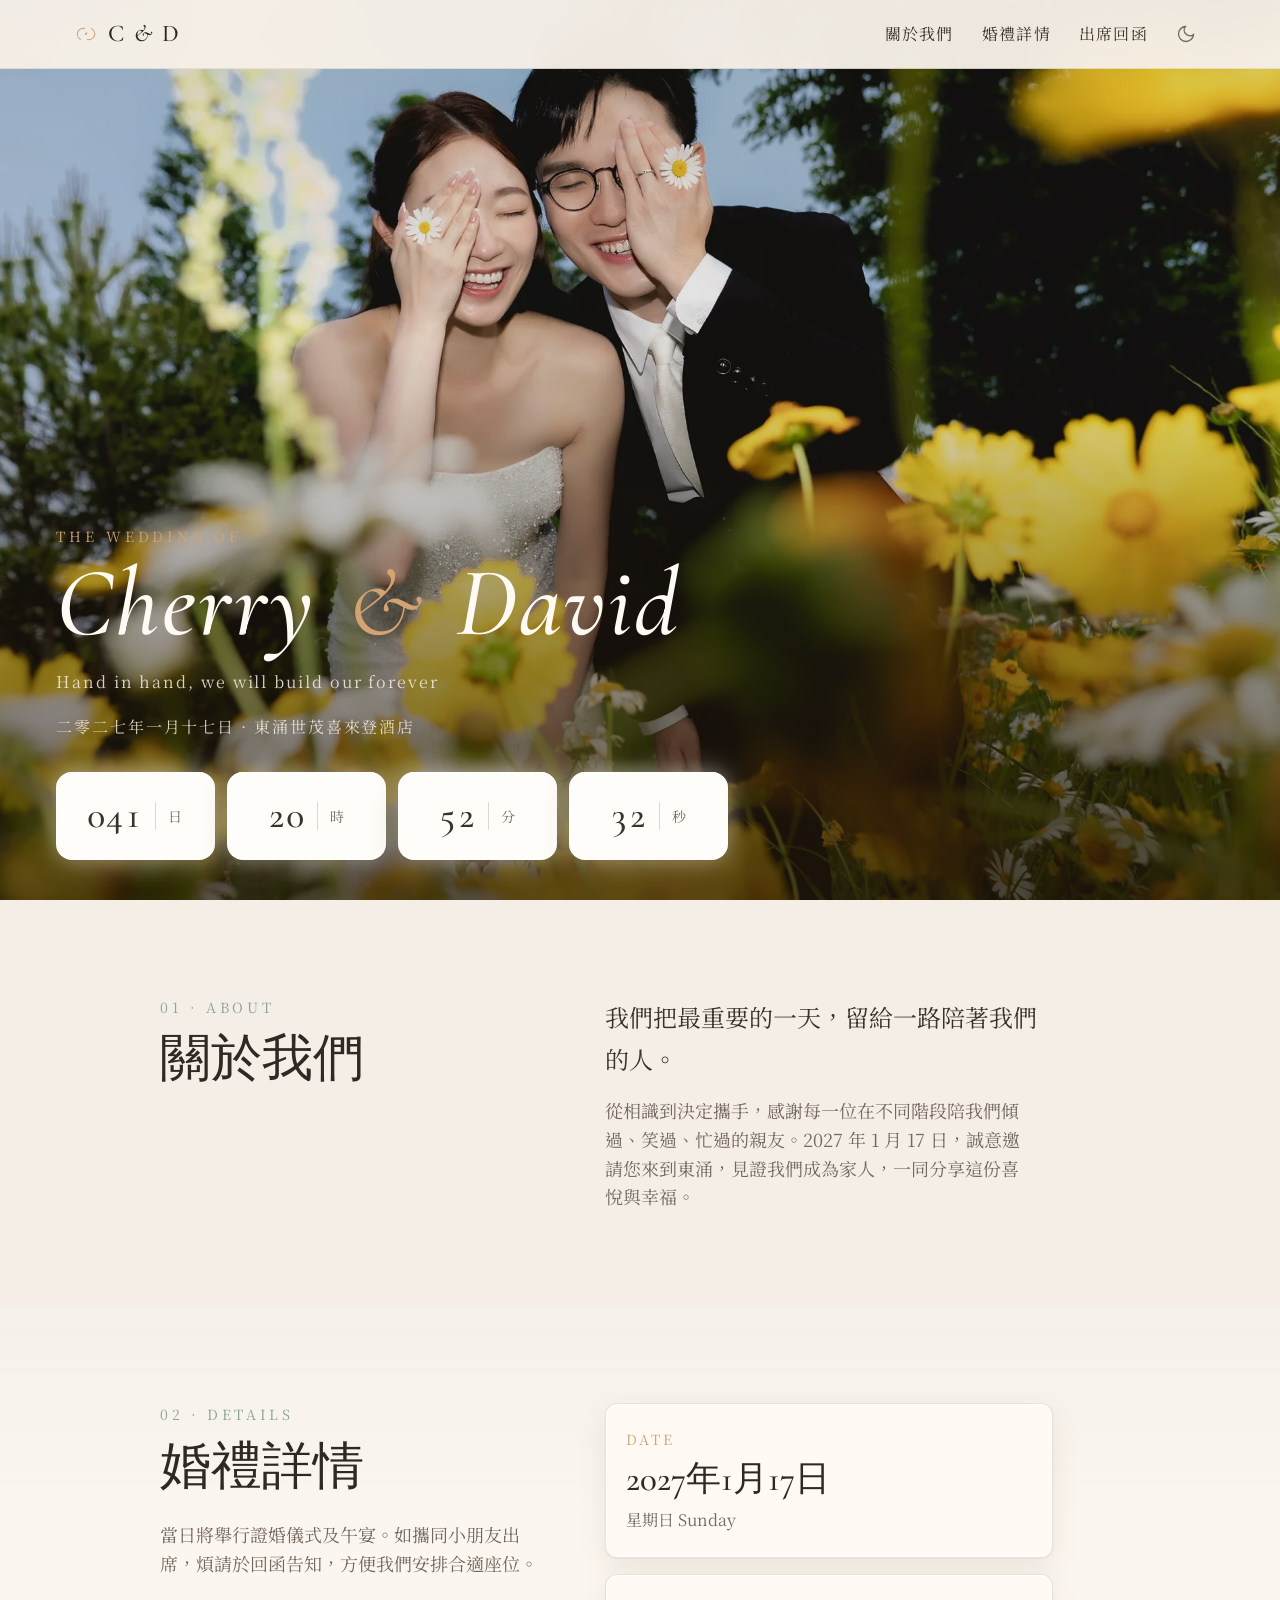
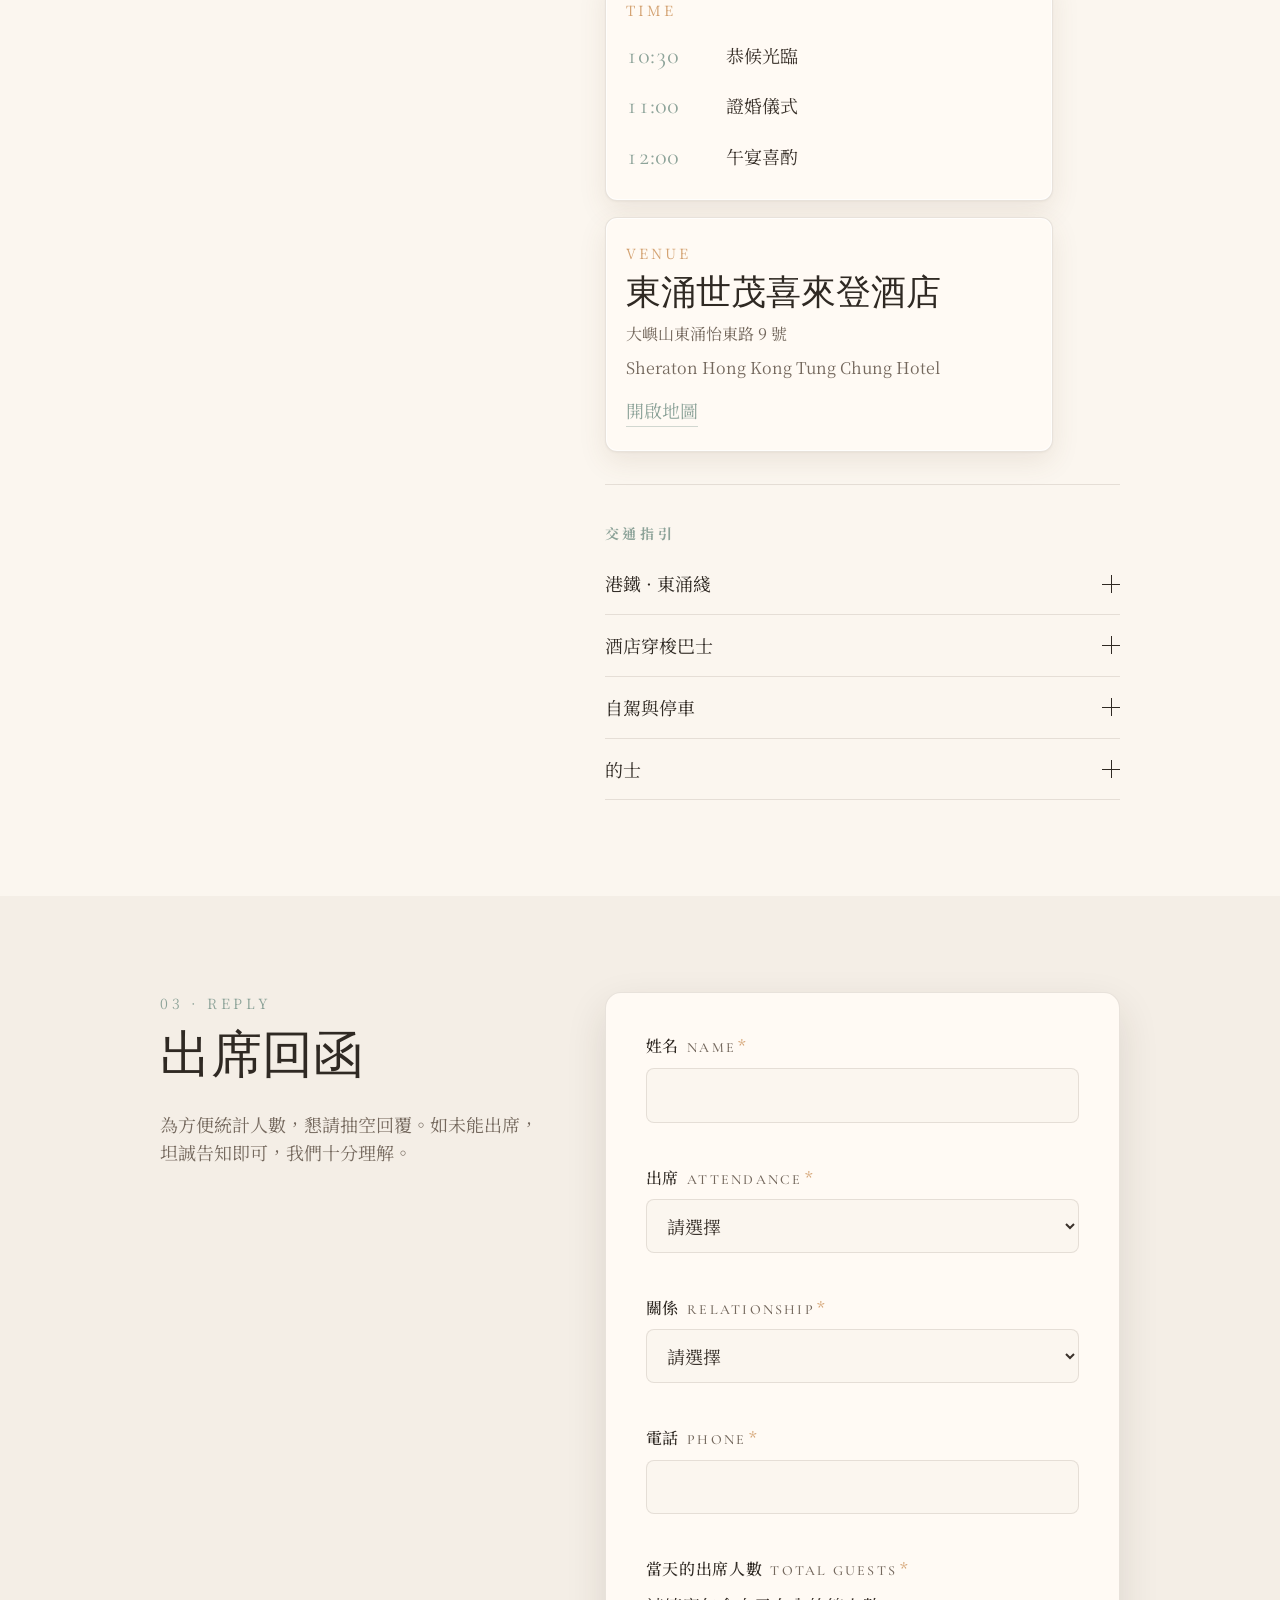
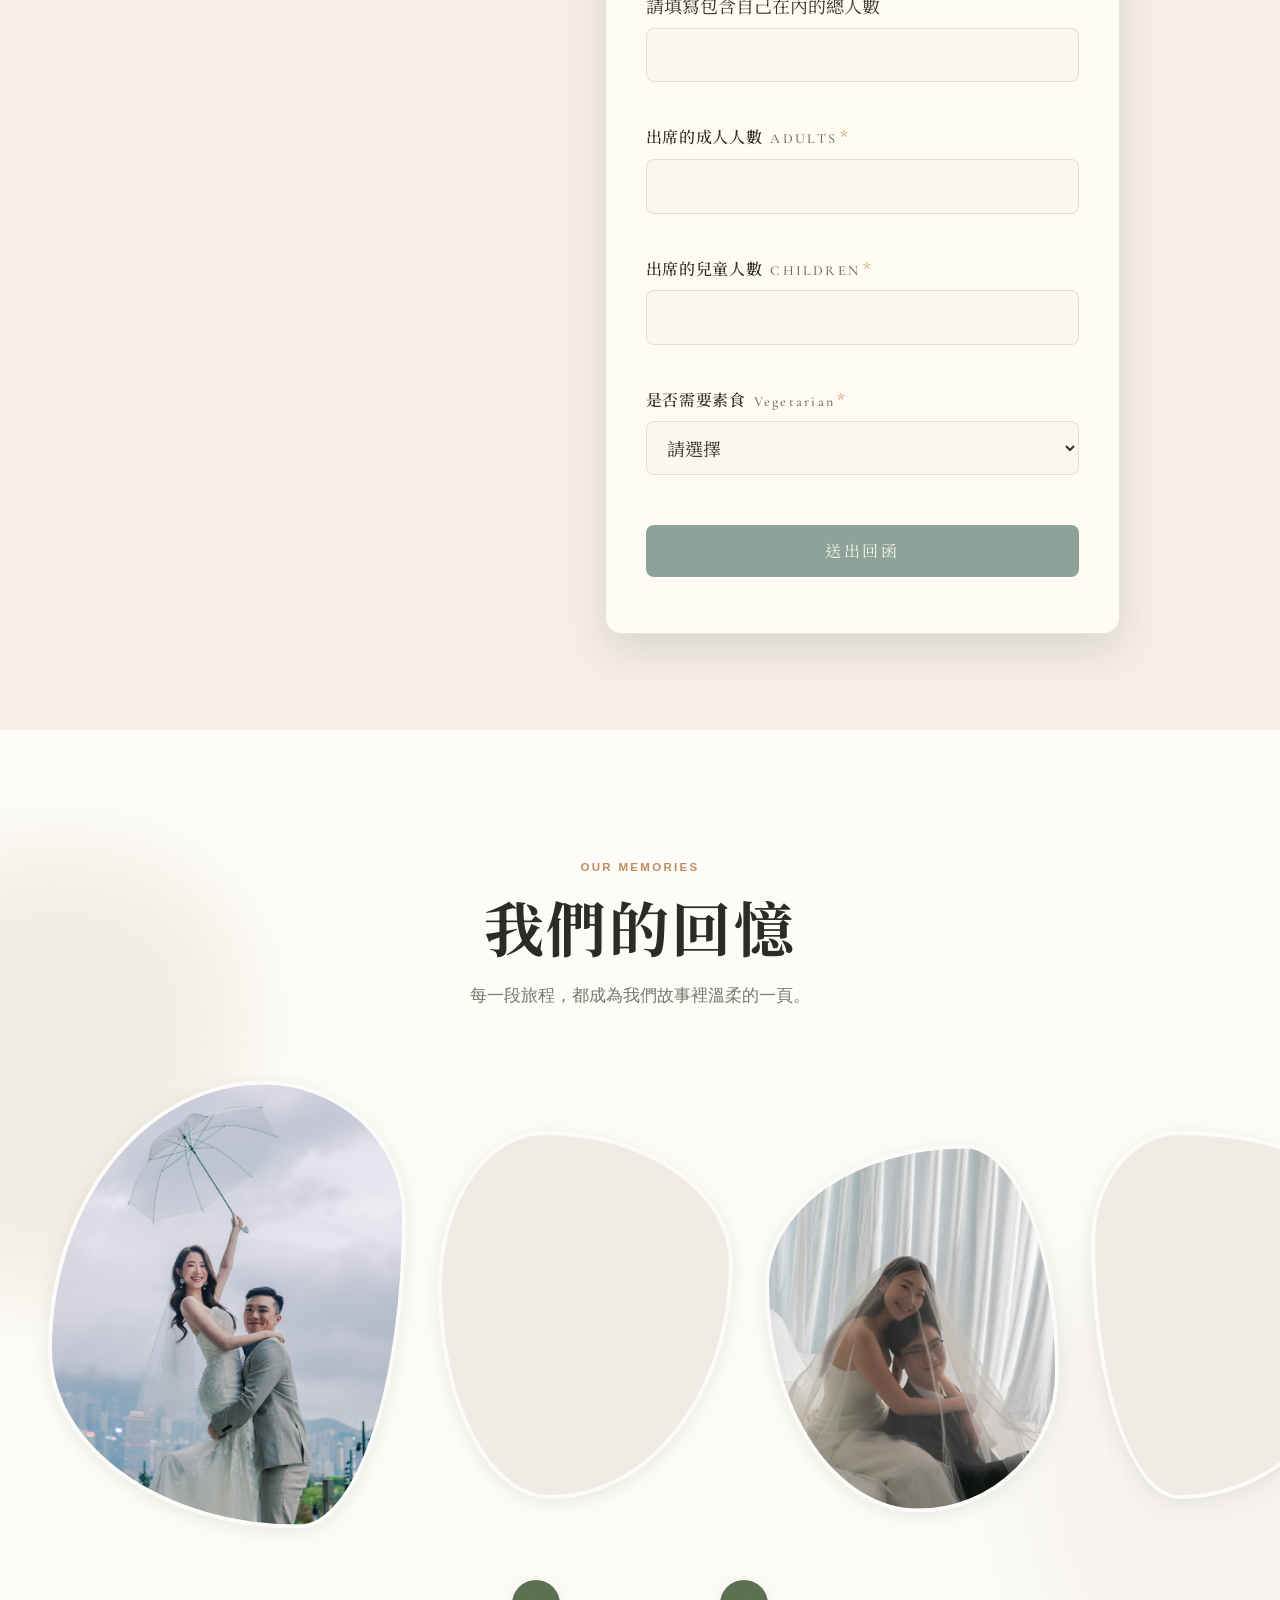
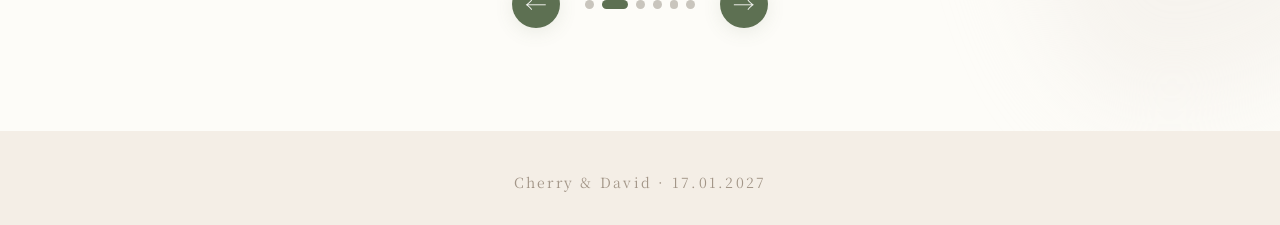
==== commit 4f837f0d: "Update index.html" ====
--- a/index.html
+++ b/index.html
@@ -104,10 +104,10 @@
 
             <div class="accordion" id="transport">
               <h3 class="section-kicker" style="margin: 2.5rem 0 0.75rem">交通指引</h3>
-              <div class="acc-item"><button class="acc-trigger" type="button" aria-expanded="false" aria-controls="panel-mtr" id="acc-mtr"><span>港鐵 · 東涌綫</span><span class="acc-plus" aria-hidden="true"></span></button><div class="acc-panel" id="panel-mtr" role="region" aria-labelledby="acc-mtr"><div class="acc-panel-inner"><ul role="list"><li>乘<span class="nowrap">東涌綫</span>至<span class="nowrap">東涌站</span>。</li><li>於<span class="nowrap">A 出口外的士站附近</span>乘酒店穿梭巴士</li><li>酒店距離<span class="nowrap">東涌站</span>約 2.3 公里，建議預留時間。</li></ul></div></div></div>
-              <div class="acc-item"><button class="acc-trigger" type="button" aria-expanded="false" aria-controls="panel-shuttle" id="acc-shuttle"><span>酒店穿梭巴士</span><span class="acc-plus" aria-hidden="true"></span></button><div class="acc-panel" id="panel-shuttle" role="region" aria-labelledby="acc-shuttle"><div class="acc-panel-inner"><ul role="list"><li><span class="nowrap">東涌站 A 出口外的士站附近</span> ⇄ <span class="nowrap">東涌世茂喜來登酒店</span></li><li>東涌站開出：約 07:00–22:30，每 30 分鐘一班。</li><li>酒店開出：約 07:20–22:50。</li><li>酒店穿梭巴士時間表：<a href="https://static.webapp-portal.com/resources/hkgscfp/lp/540501/262.pdf?1786949878" target="_blank" rel="noopener noreferrer"> https://static.webapp-portal.com/resources/hkgscfp/lp/540501/262.pdf?1786949878 </a></li></ul></div></div></div>
+              <div class="acc-item"><button class="acc-trigger" type="button" aria-expanded="false" aria-controls="panel-mtr" id="acc-mtr"><span>港鐵 · 東涌綫</span><span class="acc-plus" aria-hidden="true"></span></button><div class="acc-panel" id="panel-mtr" role="region" aria-labelledby="acc-mtr"><div class="acc-panel-inner"><ul role="list"><li>乘<span class="nowrap">東涌綫</span>至<span class="nowrap">東涌站</span>。</li><li>於<span class="nowrap">A 出口外的士站附近</span>乘酒店穿梭巴士</li><li>酒店距離<span class="nowrap">東涌站</span>約 2.3 公里，建議預留時間</li></ul></div></div></div>
+              <div class="acc-item"><button class="acc-trigger" type="button" aria-expanded="false" aria-controls="panel-shuttle" id="acc-shuttle"><span>酒店穿梭巴士</span><span class="acc-plus" aria-hidden="true"></span></button><div class="acc-panel" id="panel-shuttle" role="region" aria-labelledby="acc-shuttle"><div class="acc-panel-inner"><ul role="list"><li><span class="nowrap">東涌站 A 出口外的士站附近</span> ⇄ <span class="nowrap">東涌世茂喜來登酒店</span></li><li>東涌站開出：約 07:00–22:30，每 30 分鐘一班</li><li>酒店穿梭巴士時間表：<a href="https://static.webapp-portal.com/resources/hkgscfp/lp/540501/262.pdf?1786949878" target="_blank" rel="noopener noreferrer"> https://static.webapp-portal.com/resources/hkgscfp/lp/540501/262.pdf?1786949878 </a></li></ul></div></div></div>
               <div class="acc-item"><button class="acc-trigger" type="button" aria-expanded="false" aria-controls="panel-car" id="acc-car"><span>自駕與停車</span><span class="acc-plus" aria-hidden="true"></span></button><div class="acc-panel" id="panel-car" role="region" aria-labelledby="acc-car"><div class="acc-panel-inner"><ul role="list"><li>地址：<span class="nowrap">大嶼山東涌怡東路 9 號</span></li><li>酒店商場灣景薈 (T-bay)設室內停車場，每小時約 HK$34，停車場位置有限，建議提早到達</li></ul></div></div></div>
-              <div class="acc-item"><button class="acc-trigger" type="button" aria-expanded="false" aria-controls="panel-taxi" id="acc-taxi"><span>的士</span><span class="acc-plus" aria-hidden="true"></span></button><div class="acc-panel" id="panel-taxi" role="region" aria-labelledby="acc-taxi"><div class="acc-panel-inner"><ul role="list"><li>直接前往<span class="nowrap">東涌世茂喜來登酒店，由東涌站出發車程約 5 至 8 分鐘。</li><li>地址：<span class="nowrap">大嶼山東涌怡東路 9 號</span></li></ul></div></div></div>
+              <div class="acc-item"><button class="acc-trigger" type="button" aria-expanded="false" aria-controls="panel-taxi" id="acc-taxi"><span>的士</span><span class="acc-plus" aria-hidden="true"></span></button><div class="acc-panel" id="panel-taxi" role="region" aria-labelledby="acc-taxi"><div class="acc-panel-inner"><ul role="list"><li>直接前往東涌世茂喜來登酒店</li><li>由東涌站出發車程約 5 至 8 分鐘</li><li>地址：<span class="nowrap">大嶼山東涌怡東路 9 號</span></li></ul></div></div></div>
             </div>
           </div>
         </div>
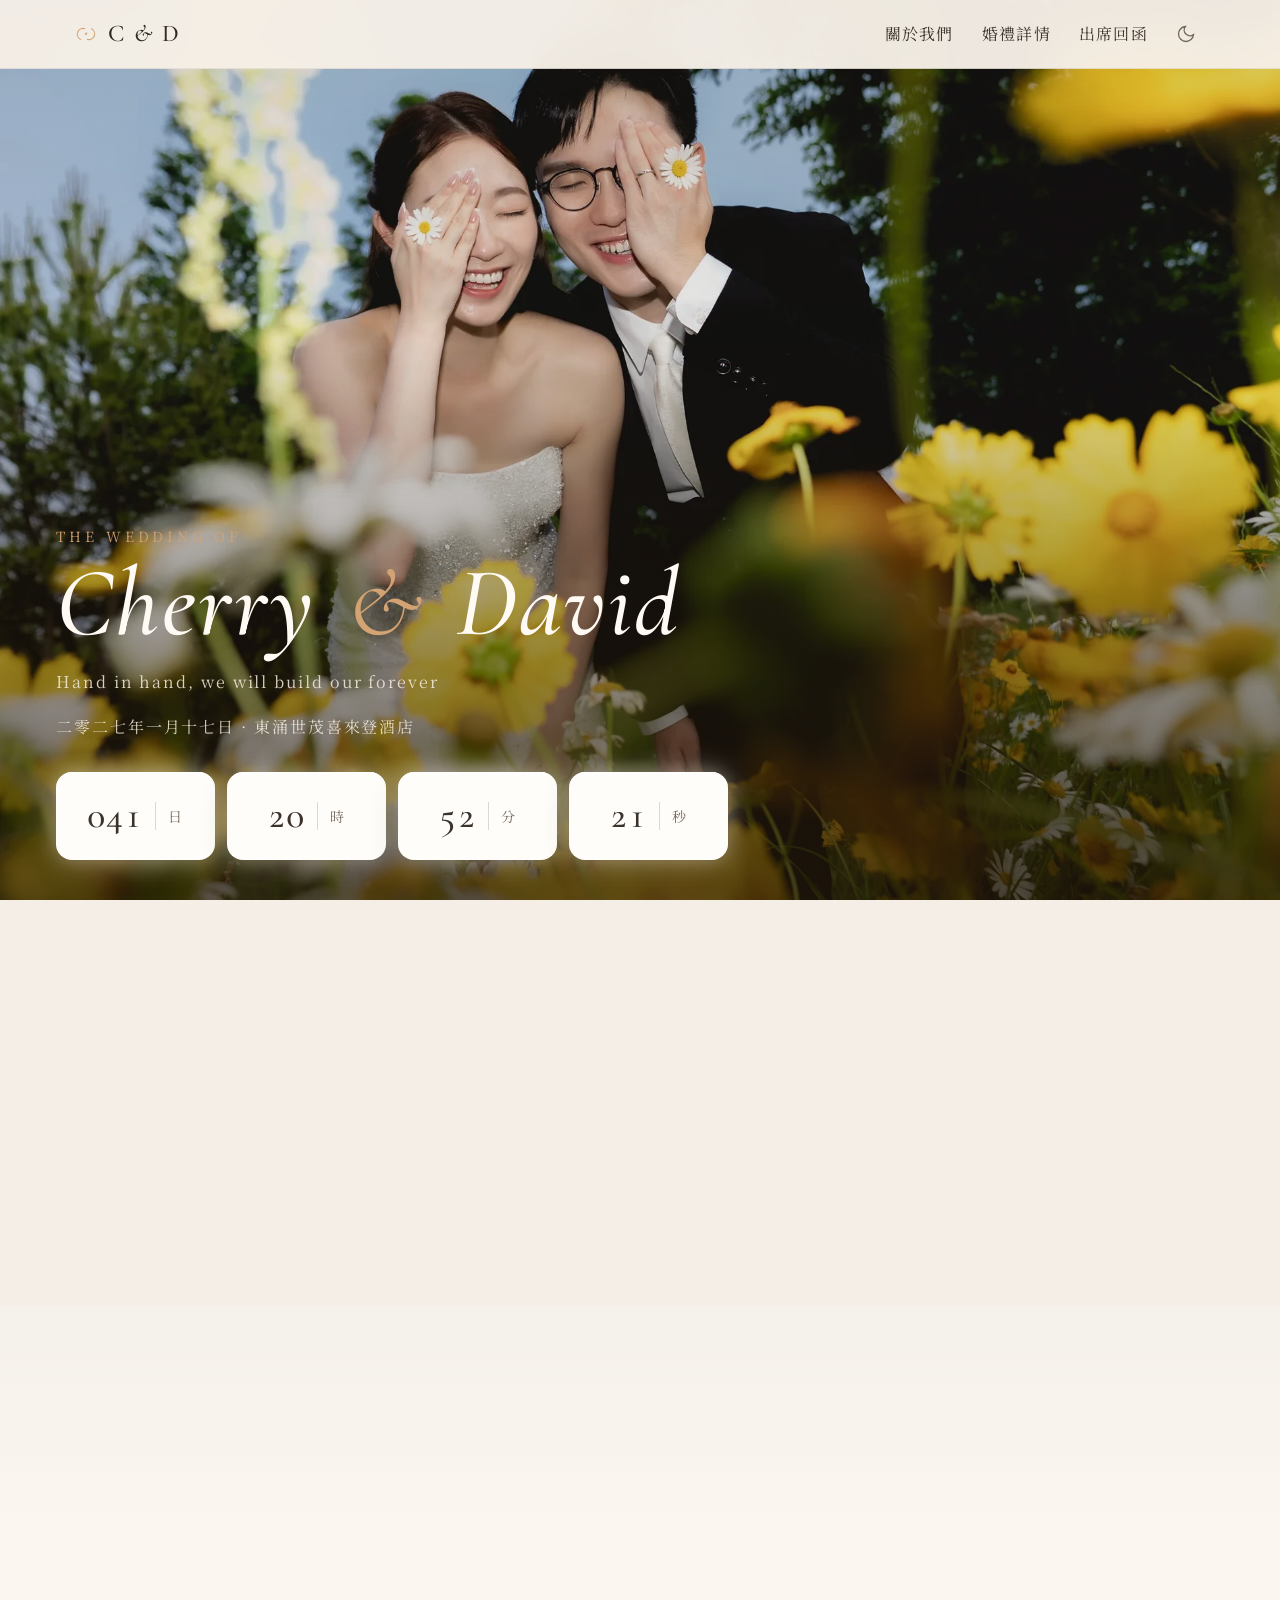
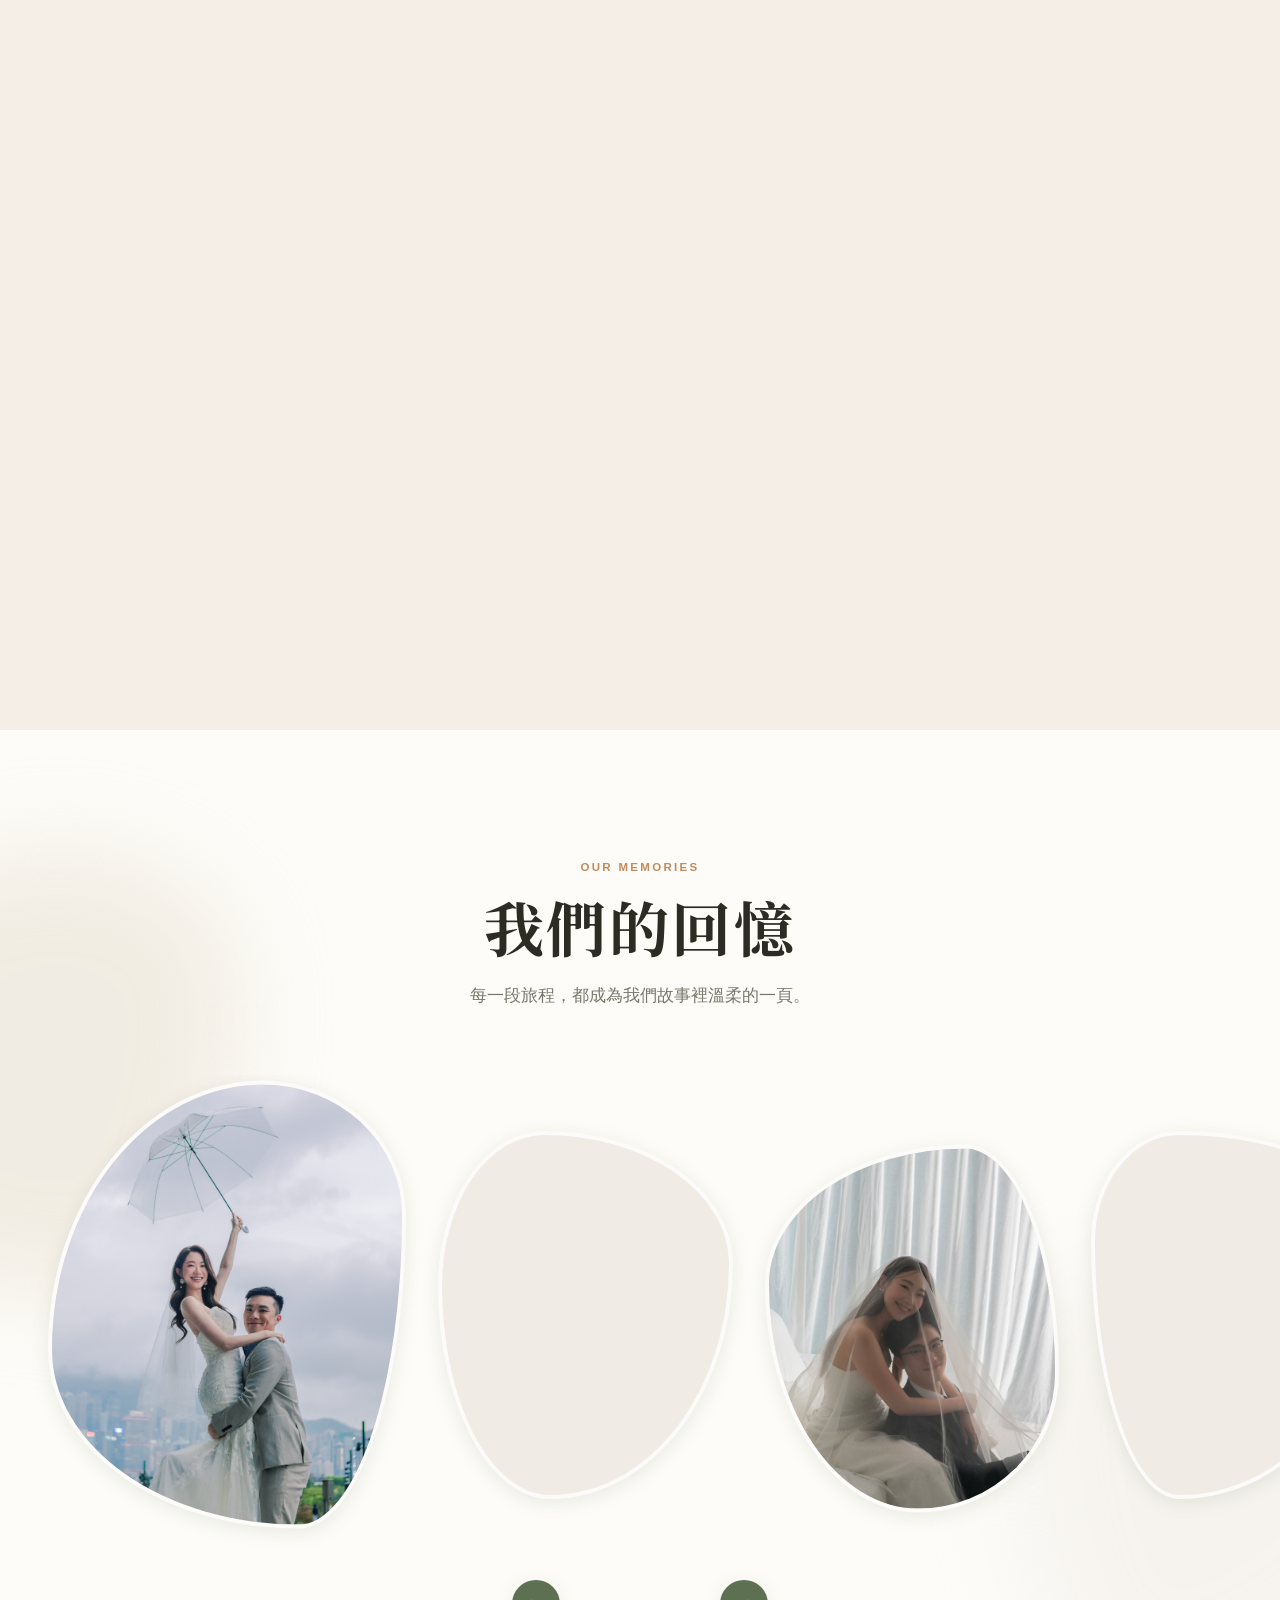
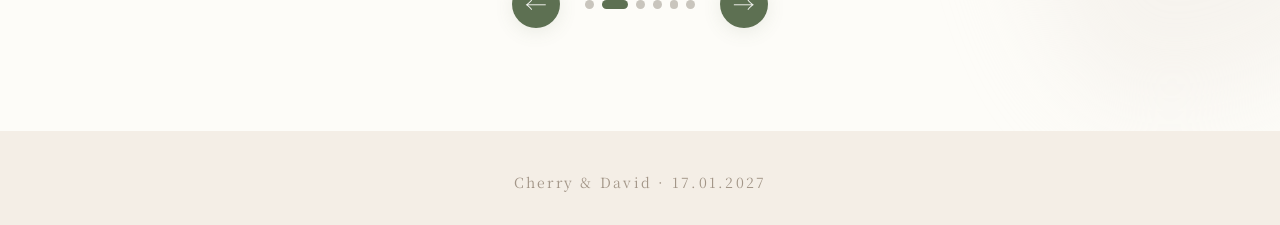
==== commit 6bae30b5: "Update index.html" ====
--- a/index.html
+++ b/index.html
@@ -104,7 +104,7 @@
 
             <div class="accordion" id="transport">
               <h3 class="section-kicker" style="margin: 2.5rem 0 0.75rem">交通指引</h3>
-              <div class="acc-item"><button class="acc-trigger" type="button" aria-expanded="false" aria-controls="panel-mtr" id="acc-mtr"><span>港鐵 · 東涌綫</span><span class="acc-plus" aria-hidden="true"></span></button><div class="acc-panel" id="panel-mtr" role="region" aria-labelledby="acc-mtr"><div class="acc-panel-inner"><ul role="list"><li>乘<span class="nowrap">東涌綫</span>至<span class="nowrap">東涌站</span>。</li><li>於<span class="nowrap">A 出口外的士站附近</span>乘酒店穿梭巴士</li><li>酒店距離<span class="nowrap">東涌站</span>約 2.3 公里，建議預留時間</li></ul></div></div></div>
+              <div class="acc-item"><button class="acc-trigger" type="button" aria-expanded="false" aria-controls="panel-mtr" id="acc-mtr"><span>港鐵 · 東涌綫</span><span class="acc-plus" aria-hidden="true"></span></button><div class="acc-panel" id="panel-mtr" role="region" aria-labelledby="acc-mtr"><div class="acc-panel-inner"><ul role="list"><li>乘<span class="nowrap">東涌綫</span>至<span class="nowrap">東涌站</span></li><li>於<span class="nowrap">A 出口外的士站附近</span>乘酒店穿梭巴士</li><li>酒店距離<span class="nowrap">東涌站</span>約 2.3 公里，建議預留時間</li></ul></div></div></div>
               <div class="acc-item"><button class="acc-trigger" type="button" aria-expanded="false" aria-controls="panel-shuttle" id="acc-shuttle"><span>酒店穿梭巴士</span><span class="acc-plus" aria-hidden="true"></span></button><div class="acc-panel" id="panel-shuttle" role="region" aria-labelledby="acc-shuttle"><div class="acc-panel-inner"><ul role="list"><li><span class="nowrap">東涌站 A 出口外的士站附近</span> ⇄ <span class="nowrap">東涌世茂喜來登酒店</span></li><li>東涌站開出：約 07:00–22:30，每 30 分鐘一班</li><li>酒店穿梭巴士時間表：<a href="https://static.webapp-portal.com/resources/hkgscfp/lp/540501/262.pdf?1786949878" target="_blank" rel="noopener noreferrer"> https://static.webapp-portal.com/resources/hkgscfp/lp/540501/262.pdf?1786949878 </a></li></ul></div></div></div>
               <div class="acc-item"><button class="acc-trigger" type="button" aria-expanded="false" aria-controls="panel-car" id="acc-car"><span>自駕與停車</span><span class="acc-plus" aria-hidden="true"></span></button><div class="acc-panel" id="panel-car" role="region" aria-labelledby="acc-car"><div class="acc-panel-inner"><ul role="list"><li>地址：<span class="nowrap">大嶼山東涌怡東路 9 號</span></li><li>酒店商場灣景薈 (T-bay)設室內停車場，每小時約 HK$34，停車場位置有限，建議提早到達</li></ul></div></div></div>
               <div class="acc-item"><button class="acc-trigger" type="button" aria-expanded="false" aria-controls="panel-taxi" id="acc-taxi"><span>的士</span><span class="acc-plus" aria-hidden="true"></span></button><div class="acc-panel" id="panel-taxi" role="region" aria-labelledby="acc-taxi"><div class="acc-panel-inner"><ul role="list"><li>直接前往東涌世茂喜來登酒店</li><li>由東涌站出發車程約 5 至 8 分鐘</li><li>地址：<span class="nowrap">大嶼山東涌怡東路 9 號</span></li></ul></div></div></div>
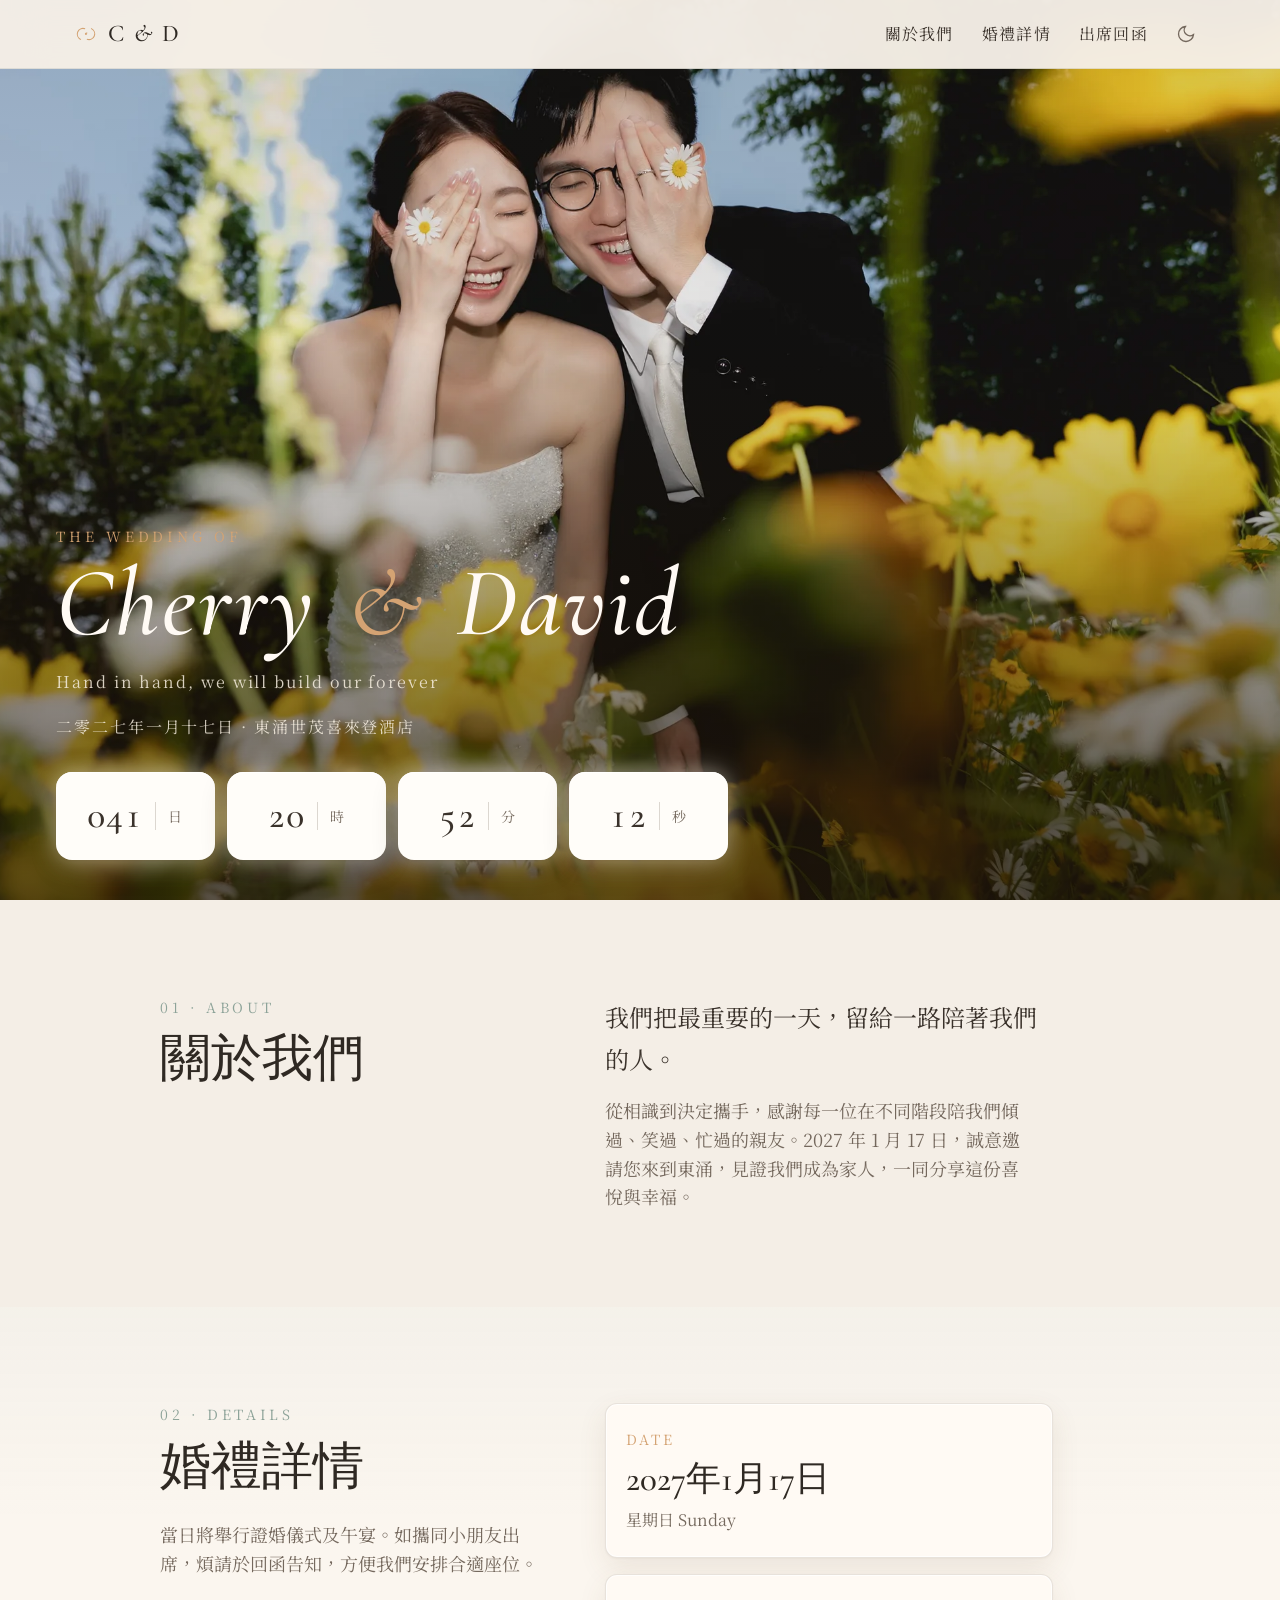
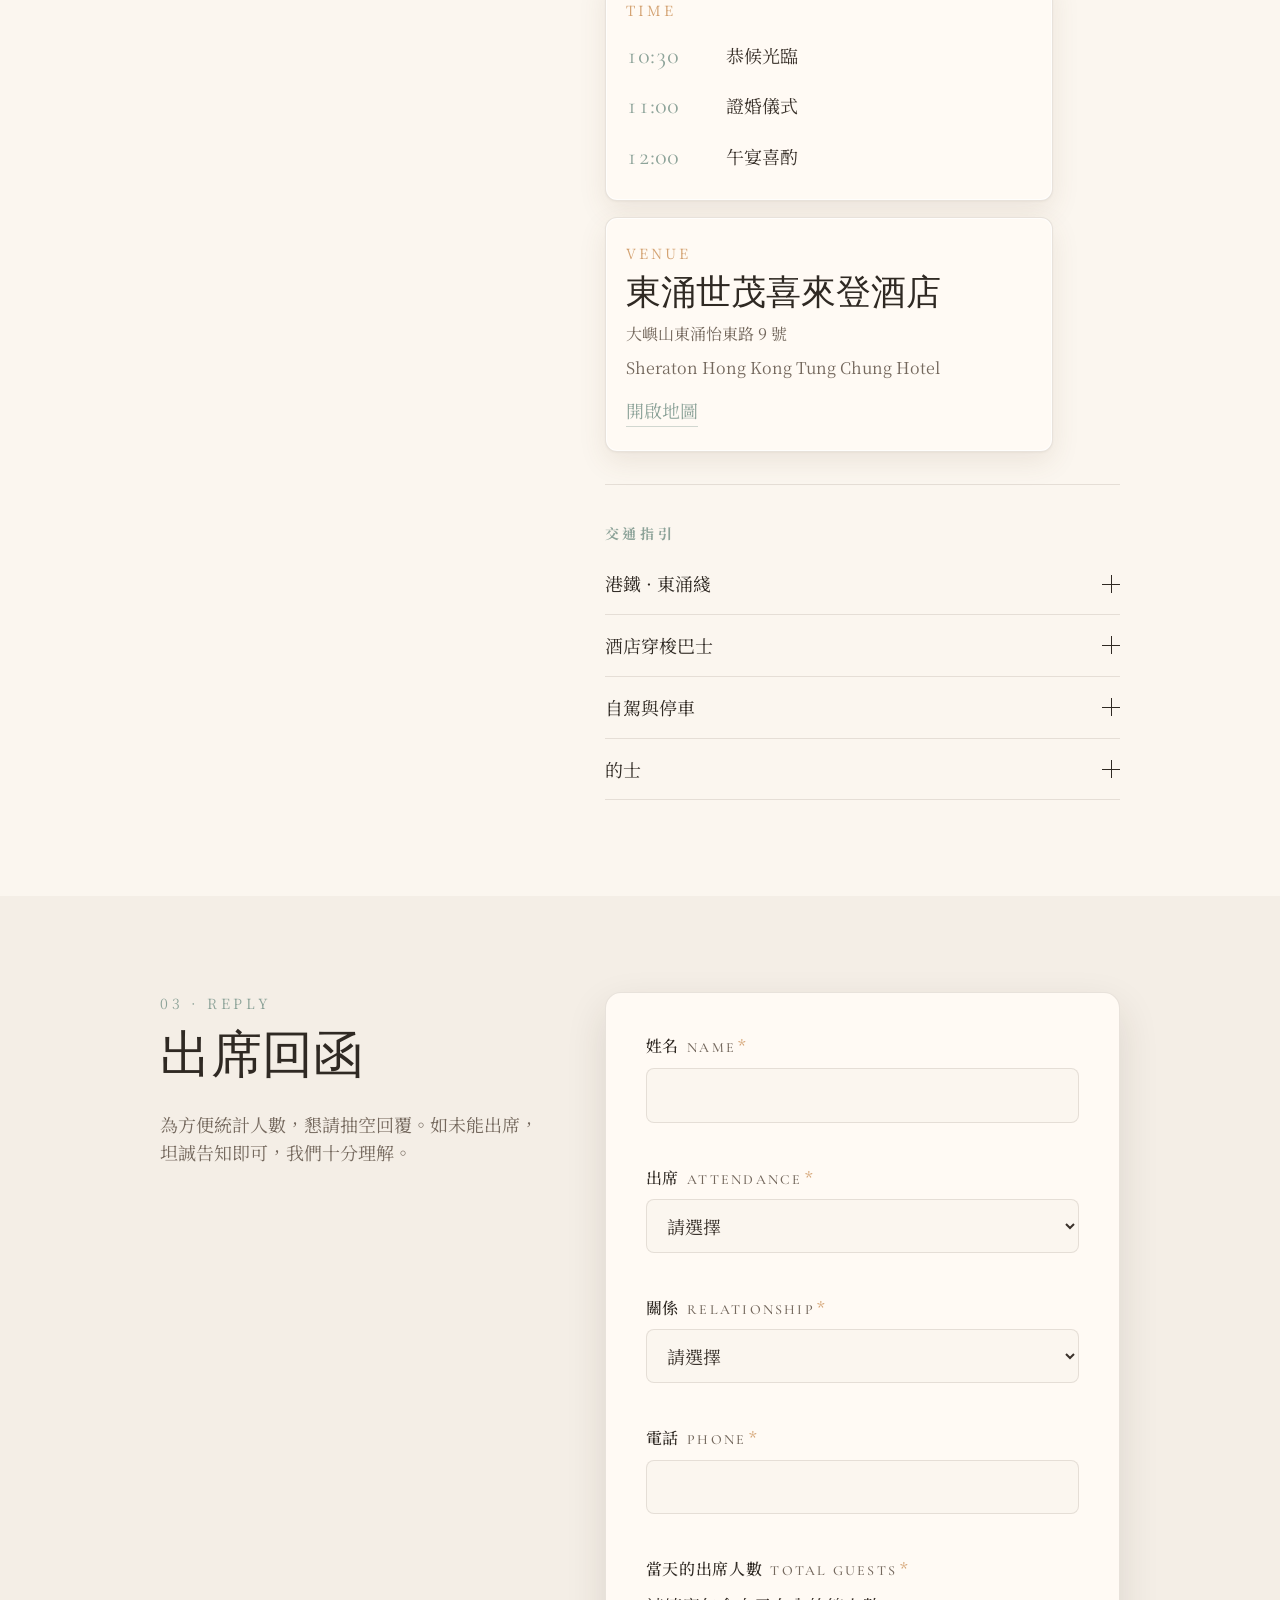
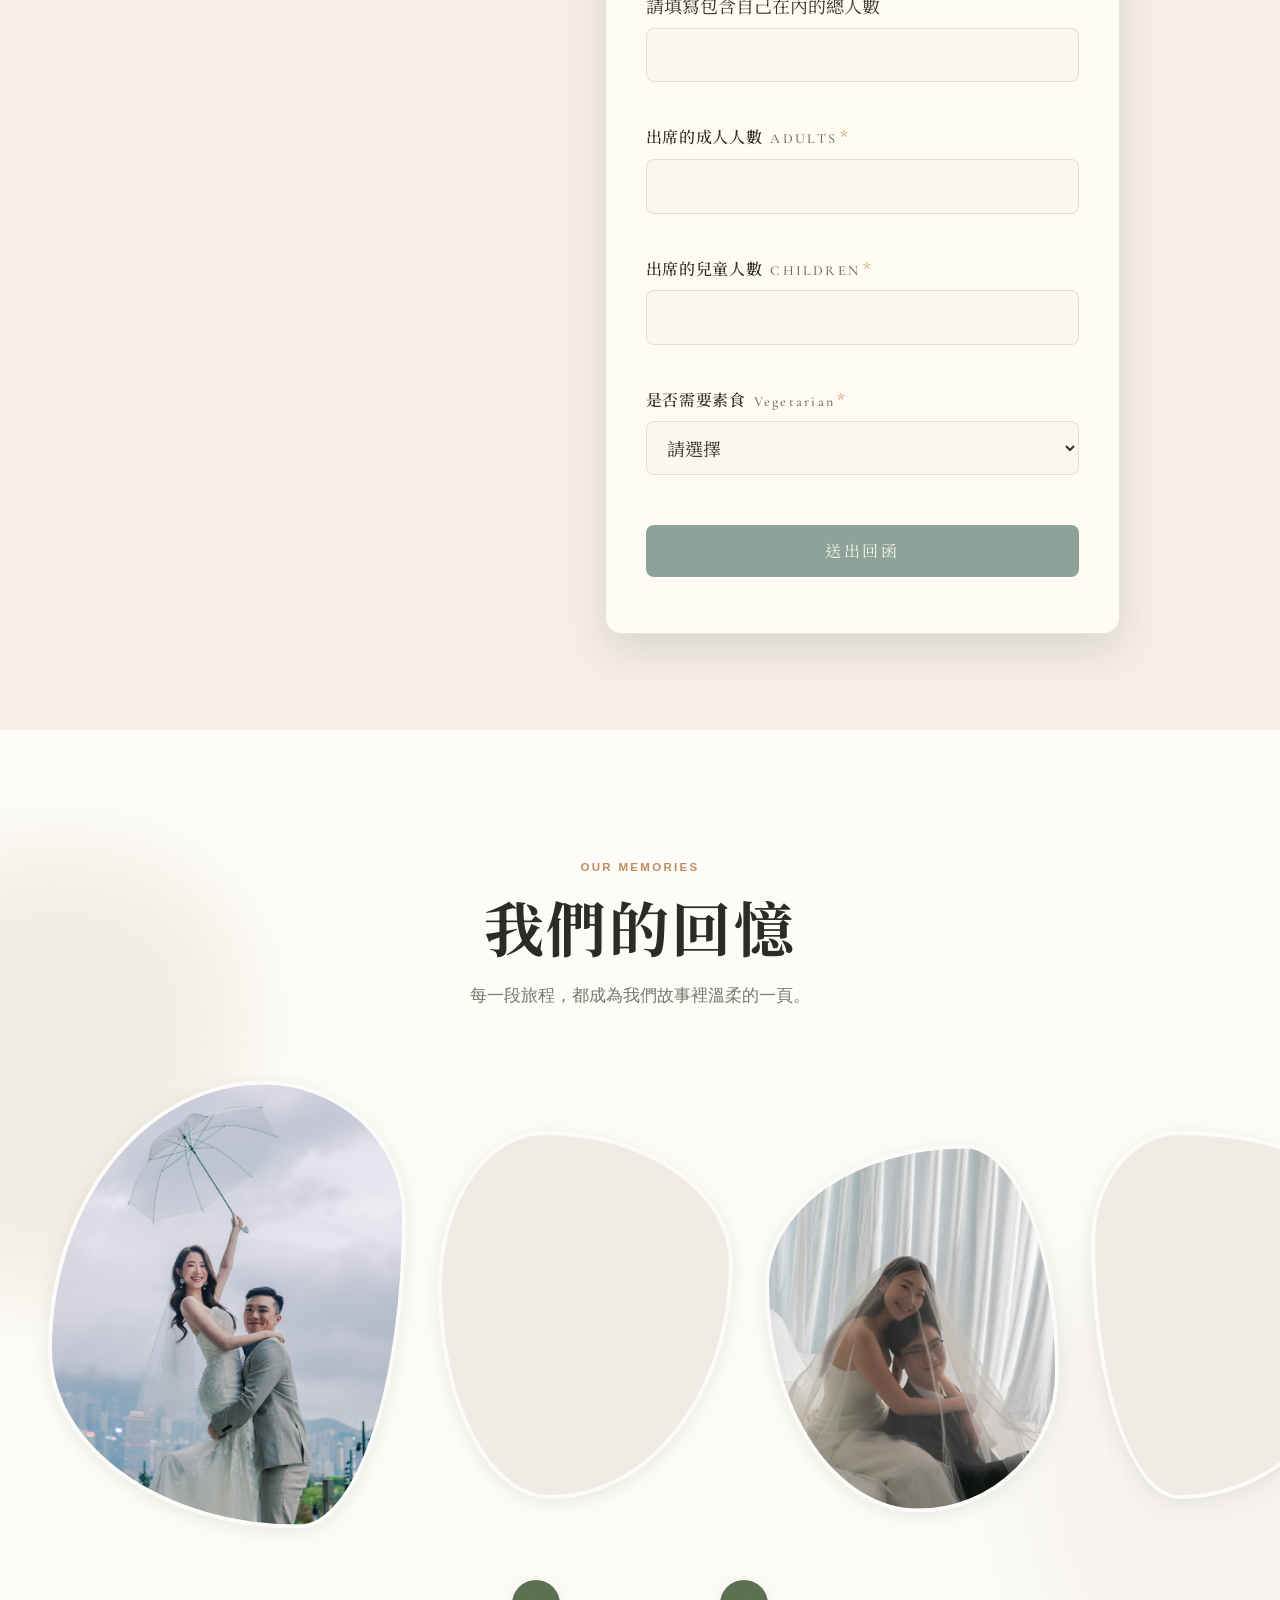
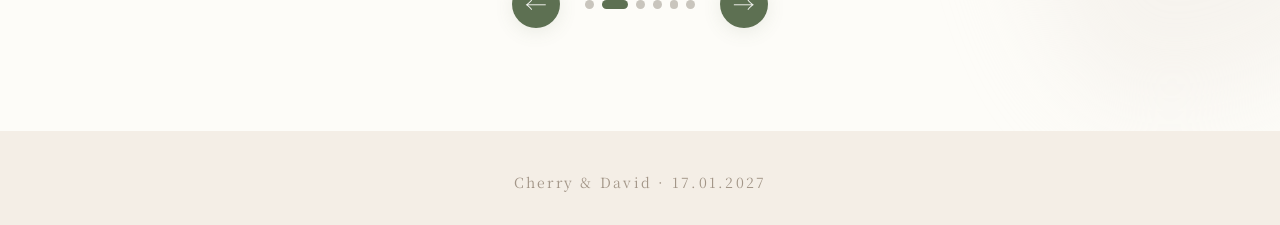
==== commit 29d66094: "Update index.html" ====
--- a/index.html
+++ b/index.html
@@ -198,10 +198,10 @@
                       <label class="field-label" for="f-chair">是否需要兒童座椅？需要幾張呢？<span class="field-en">HIGH CHAIRS</span><span class="req" aria-hidden="true">*</span></label>
                       <select id="f-chair" name="entry.1887387302" aria-describedby="hint-chair">
                         <option value="" selected>請選擇</option>
-                        <option value="1">需要 1 張</option>
-                        <option value="2">需要 2 張</option>
-                        <option value="3">需要 3 張</option>
-                        <option value="其他">其他</option>
+                        <option value="1張"> 1 張</option>
+                        <option value="2張"> 2 張</option>
+                        <option value="3張"> 3 張</option>
+                        <option value="不需要">不需要</option>
                       </select>
                       <p class="field-hint" id="hint-chair">如選擇「其他」，請直接聯絡新人安排。</p>
                       <p class="field-error" data-error-for="f-chair"></p>
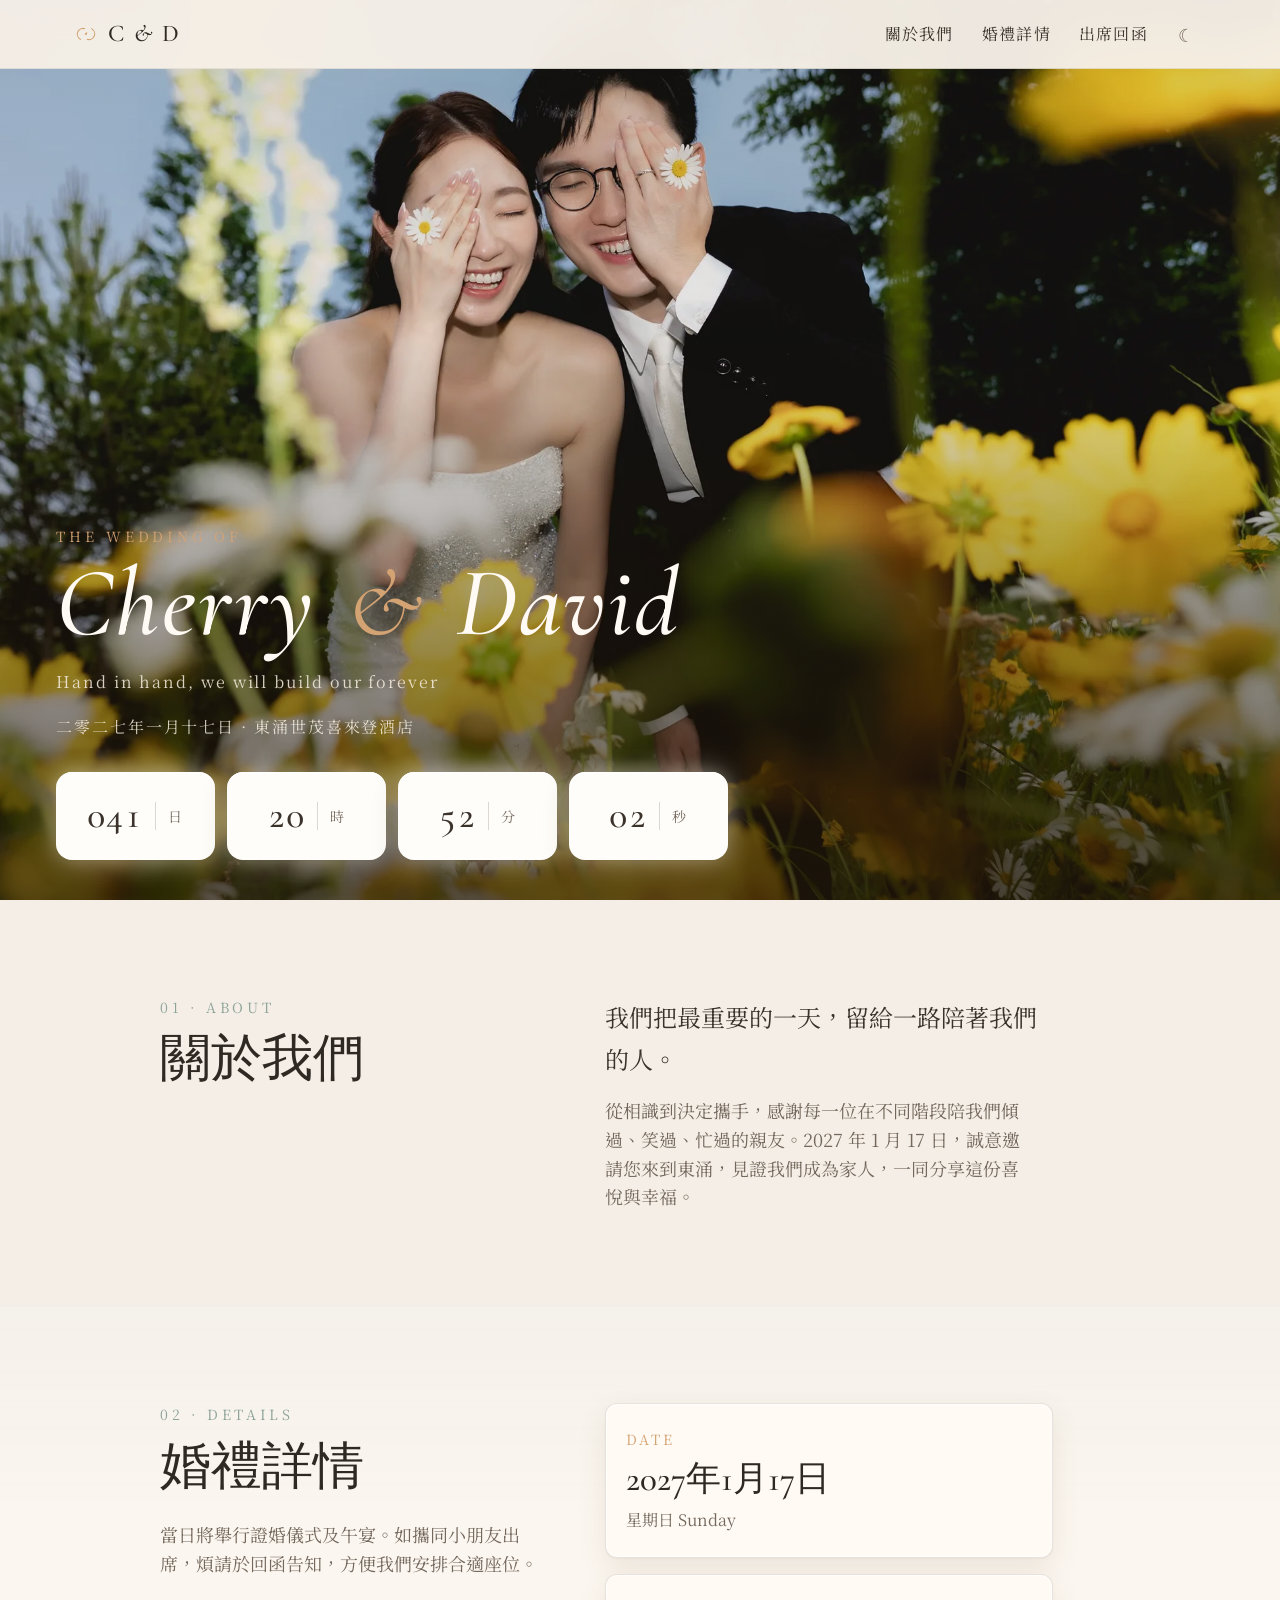
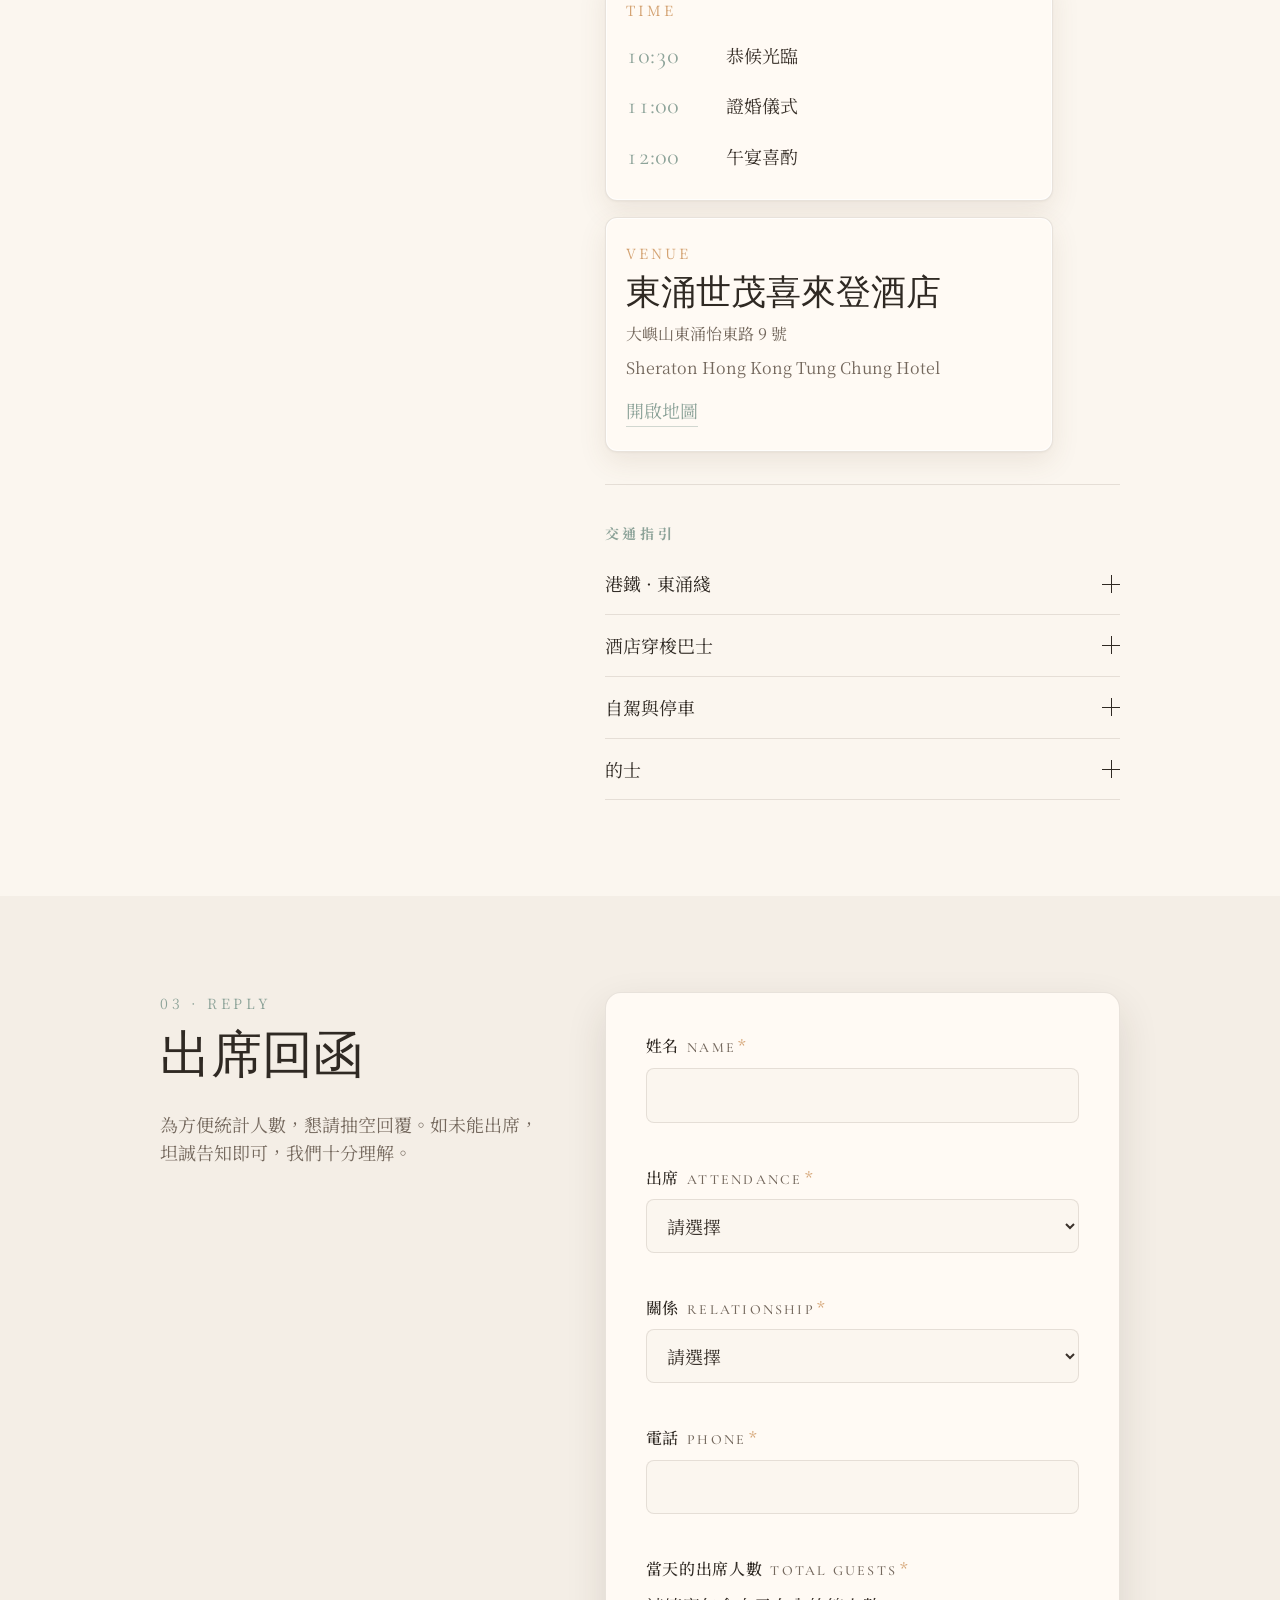
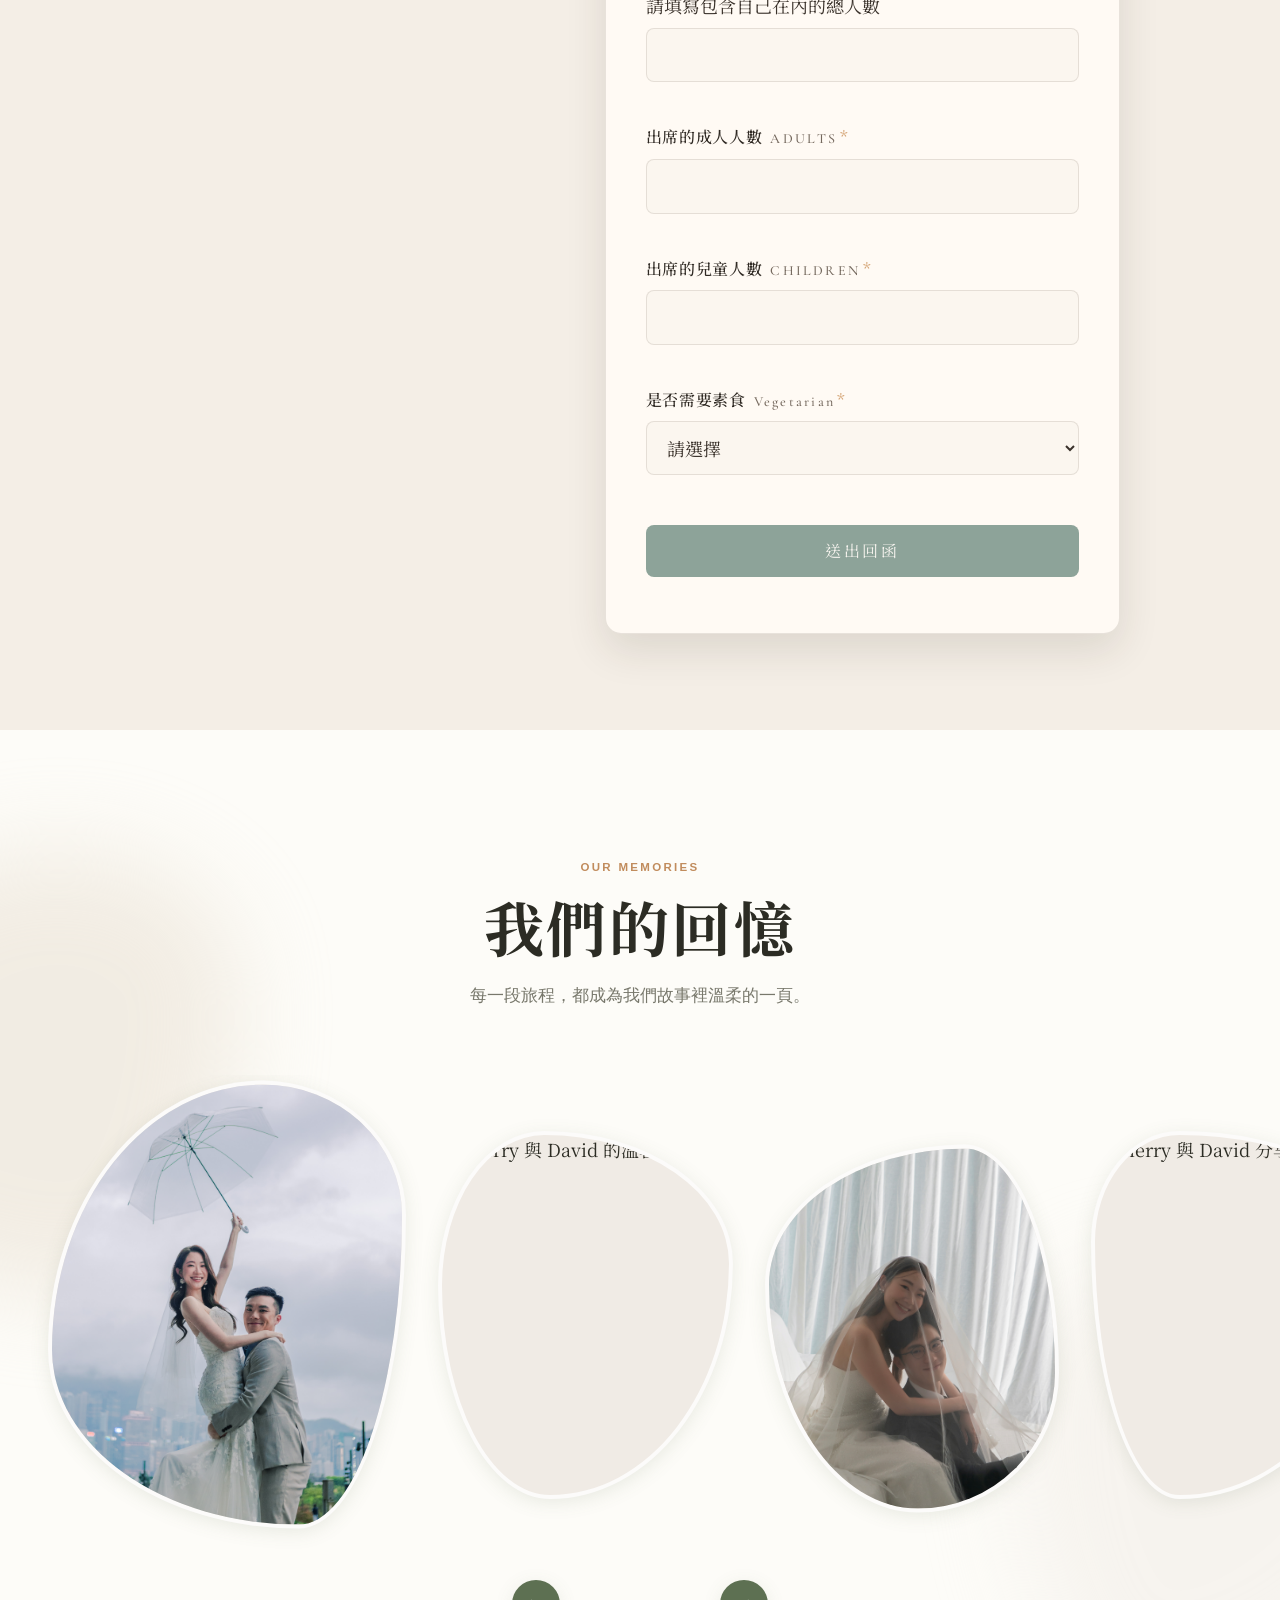
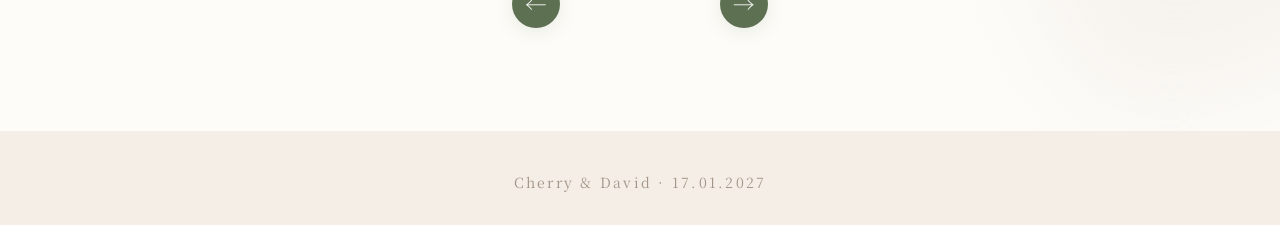
==== commit 7ced3a05: "Update index.html" ====
--- a/index.html
+++ b/index.html
@@ -183,13 +183,13 @@
                 </div>
 
                 <div class="field">
-                  <label class="field-label" for="f-attend">是否需要素食<span class="field-en">Vegetarian</span><span class="req" aria-hidden="true">*</span></label>
-                  <select id="f-attend" name="entry.1086004136">
+                  <label class="field-label" for="f-vegetarian">是否需要素食<span class="field-en">Vegetarian</span><span class="req" aria-hidden="true">*</span></label>
+                  <select id="f-vegetarian" name="entry.1086004136">
                     <option value="" selected>請選擇</option>
                     <option value="是">是</option>
                     <option value="否">否</option>
                   </select>
-                  <p class="field-error" data-error-for="f-attend"></p>
+                  <p class="field-error" data-error-for="f-vegetarian"></p>
                 </div>
 
                 <div class="child-extras" id="child-extras" hidden>
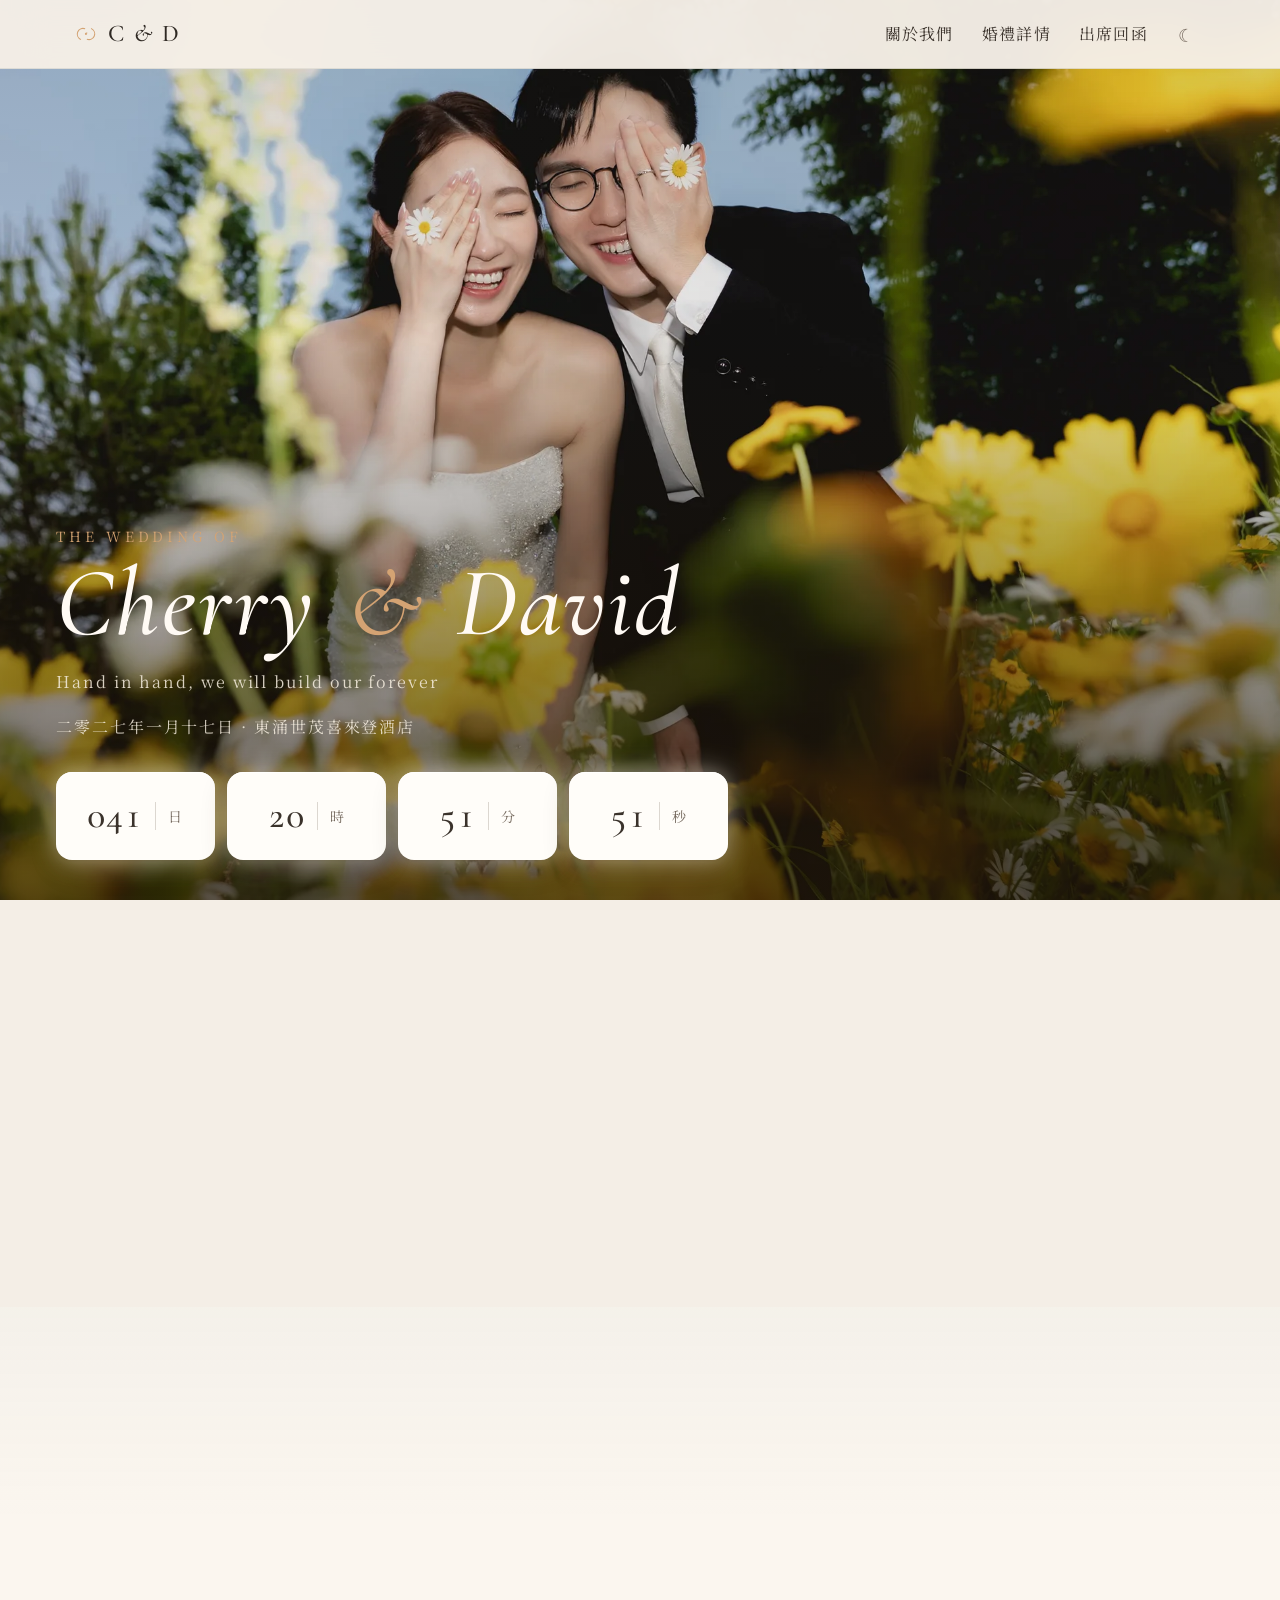
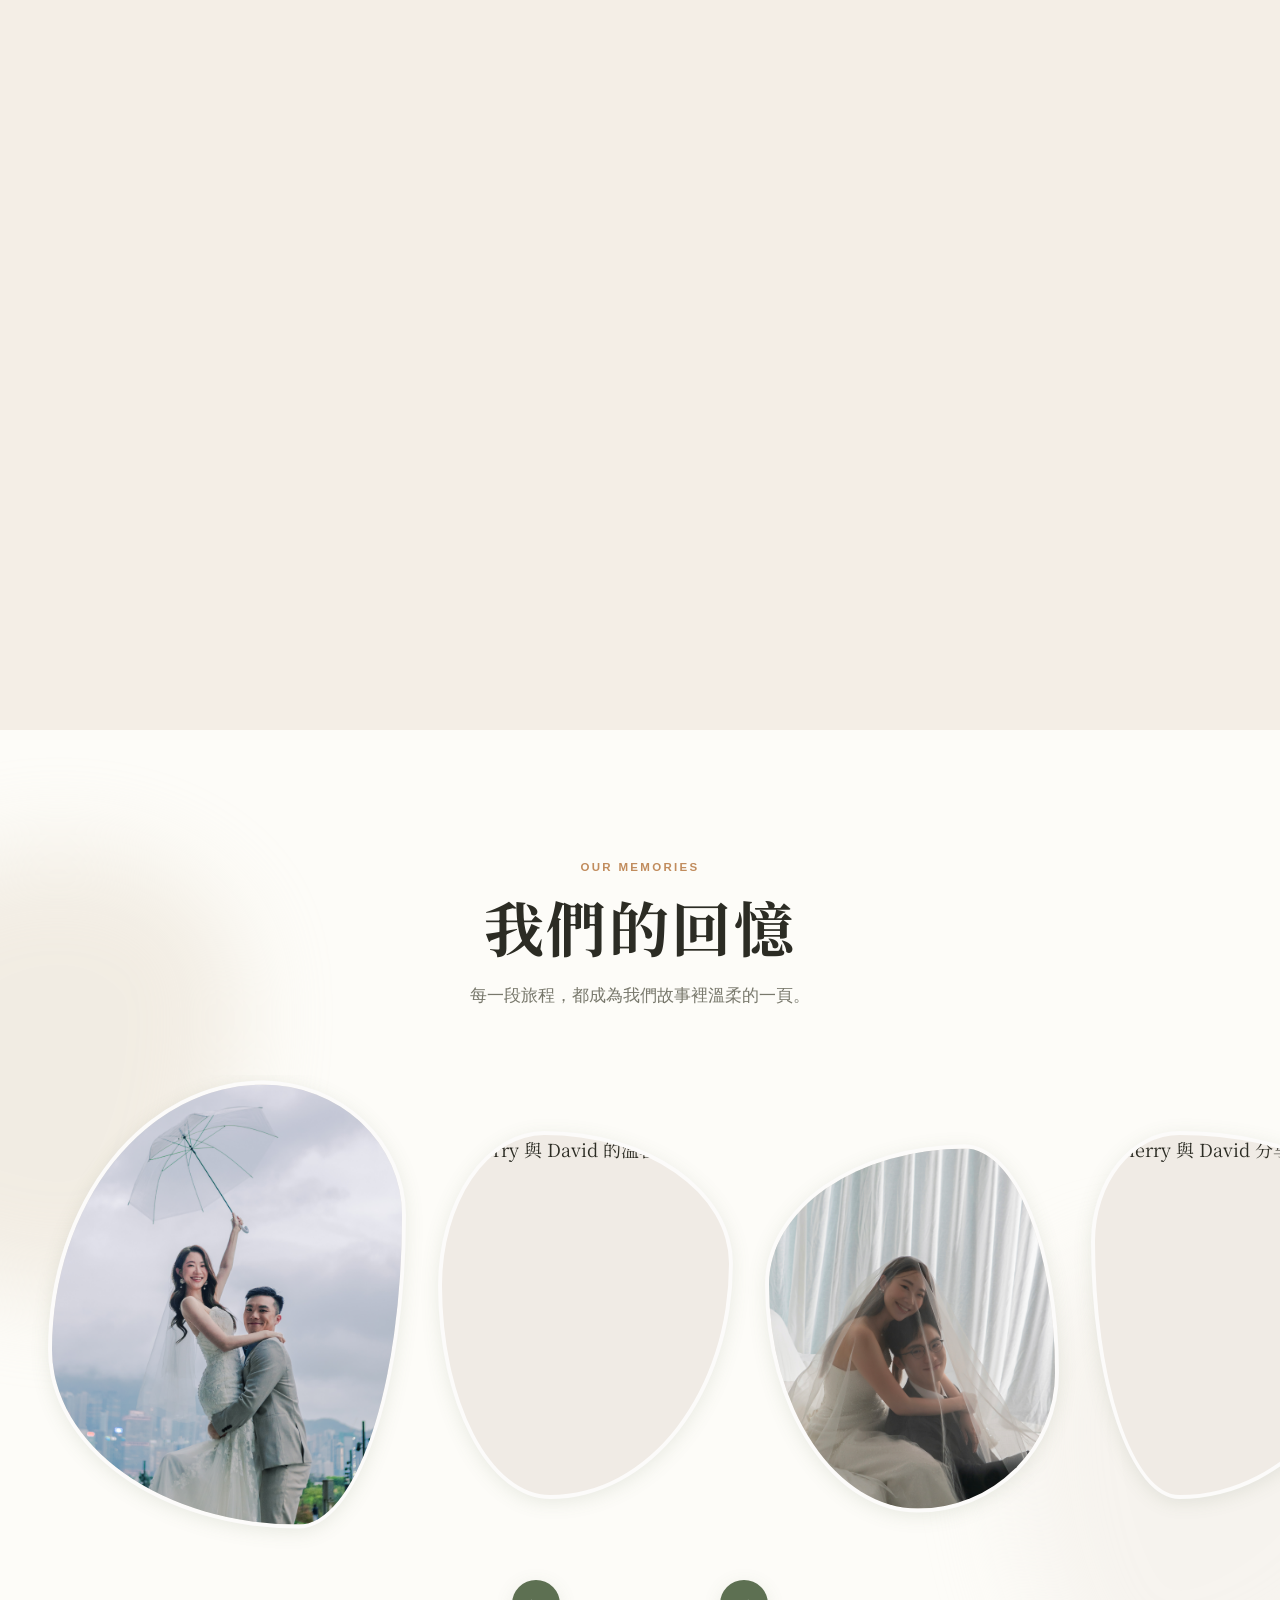
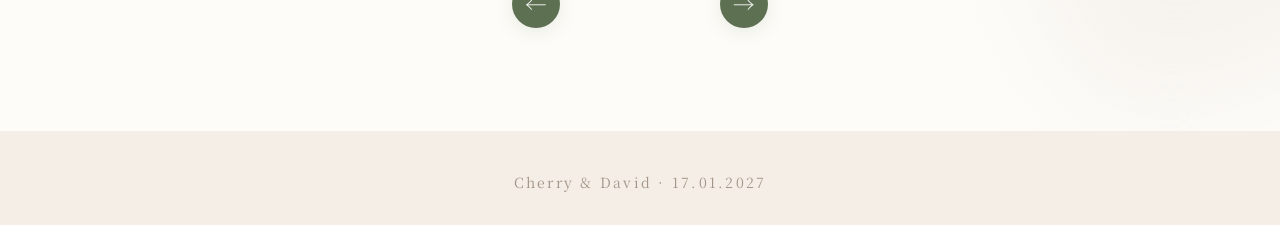
==== commit d0a07971: "Update index.html" ====
--- a/index.html
+++ b/index.html
@@ -182,7 +182,7 @@
                   <p class="field-error" data-error-for="f-children"></p>
                 </div>
 
-                <div class="field">
+                <div class="field" id="vegetarian-field">
                   <label class="field-label" for="f-vegetarian">是否需要素食<span class="field-en">Vegetarian</span><span class="req" aria-hidden="true">*</span></label>
                   <select id="f-vegetarian" name="entry.1086004136">
                     <option value="" selected>請選擇</option>
--- a/style.css
+++ b/style.css
@@ -619,6 +619,11 @@
   margin-bottom: var(--space-5);
 }
 
+.field[hidden],
+.child-extras[hidden] {
+  display: none !important;
+}
+
 .field-label {
   font-size: var(--text-sm);
   color: var(--color-ink);
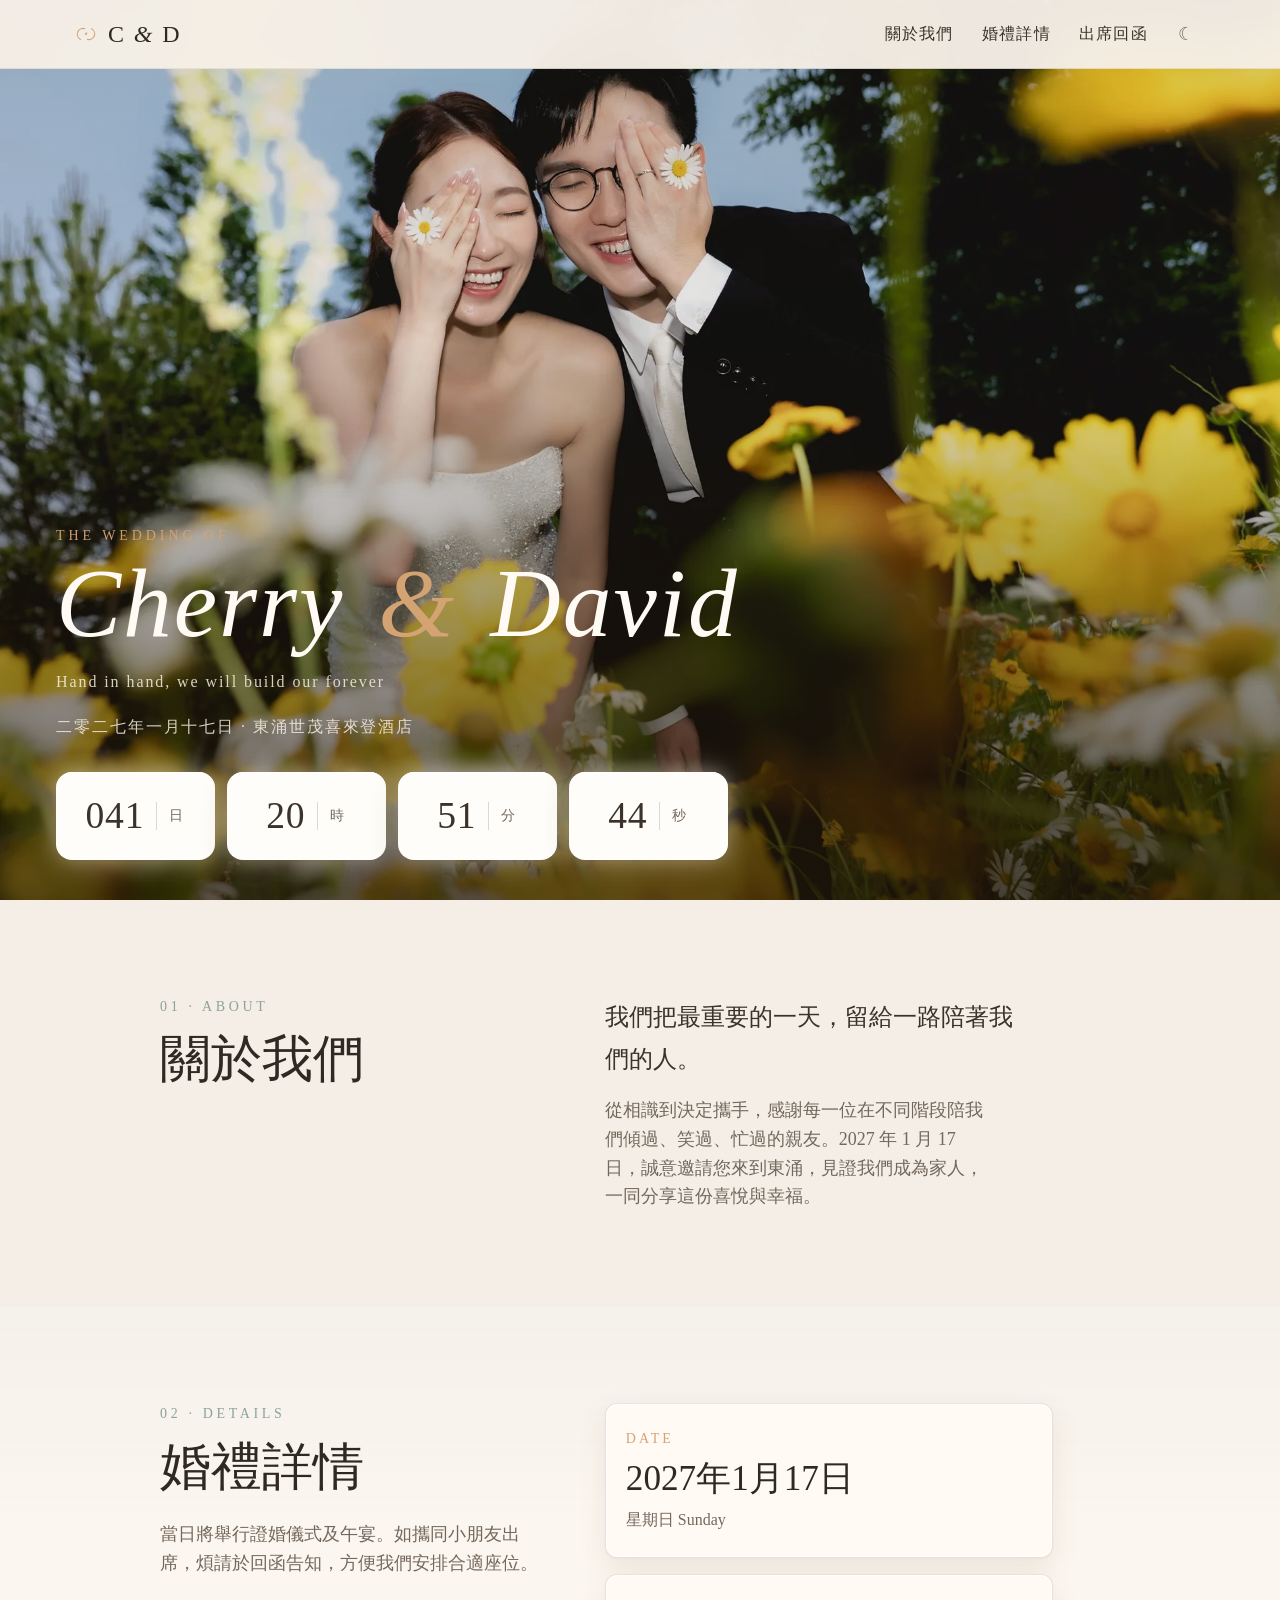
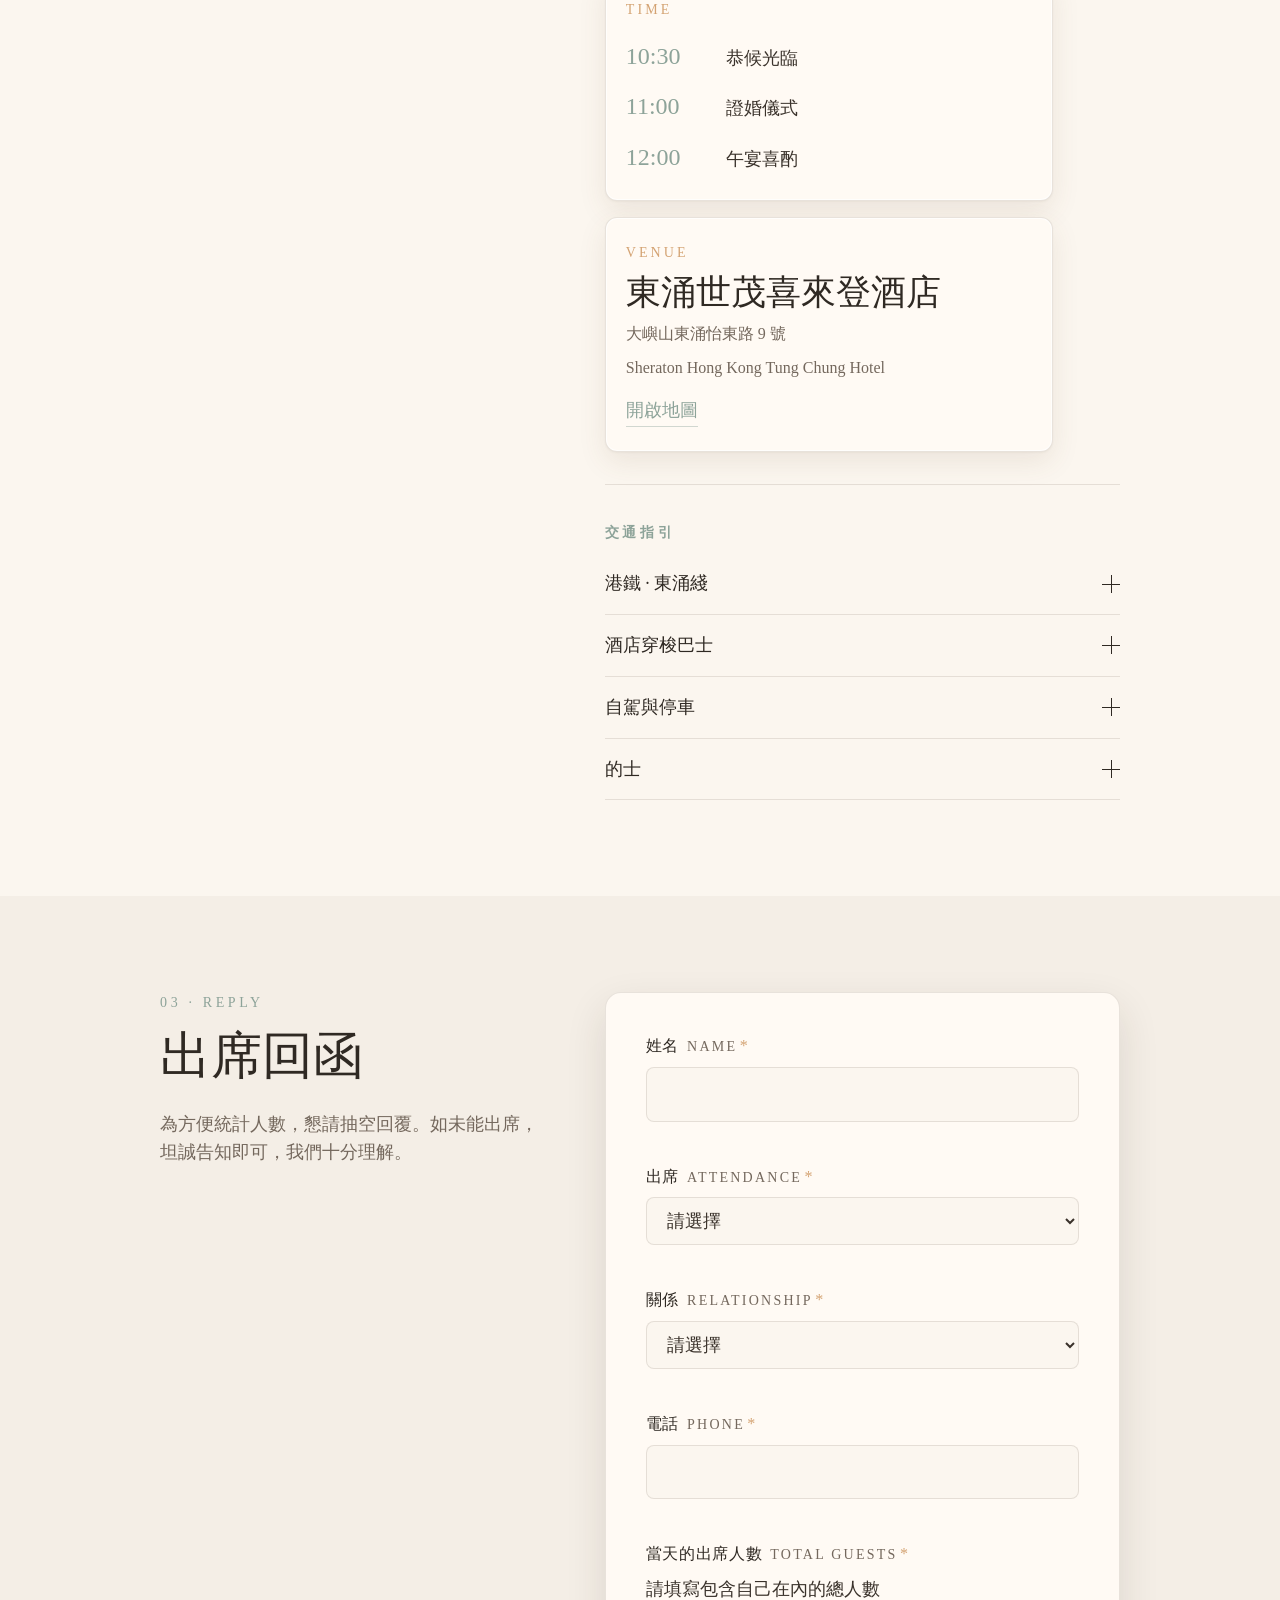
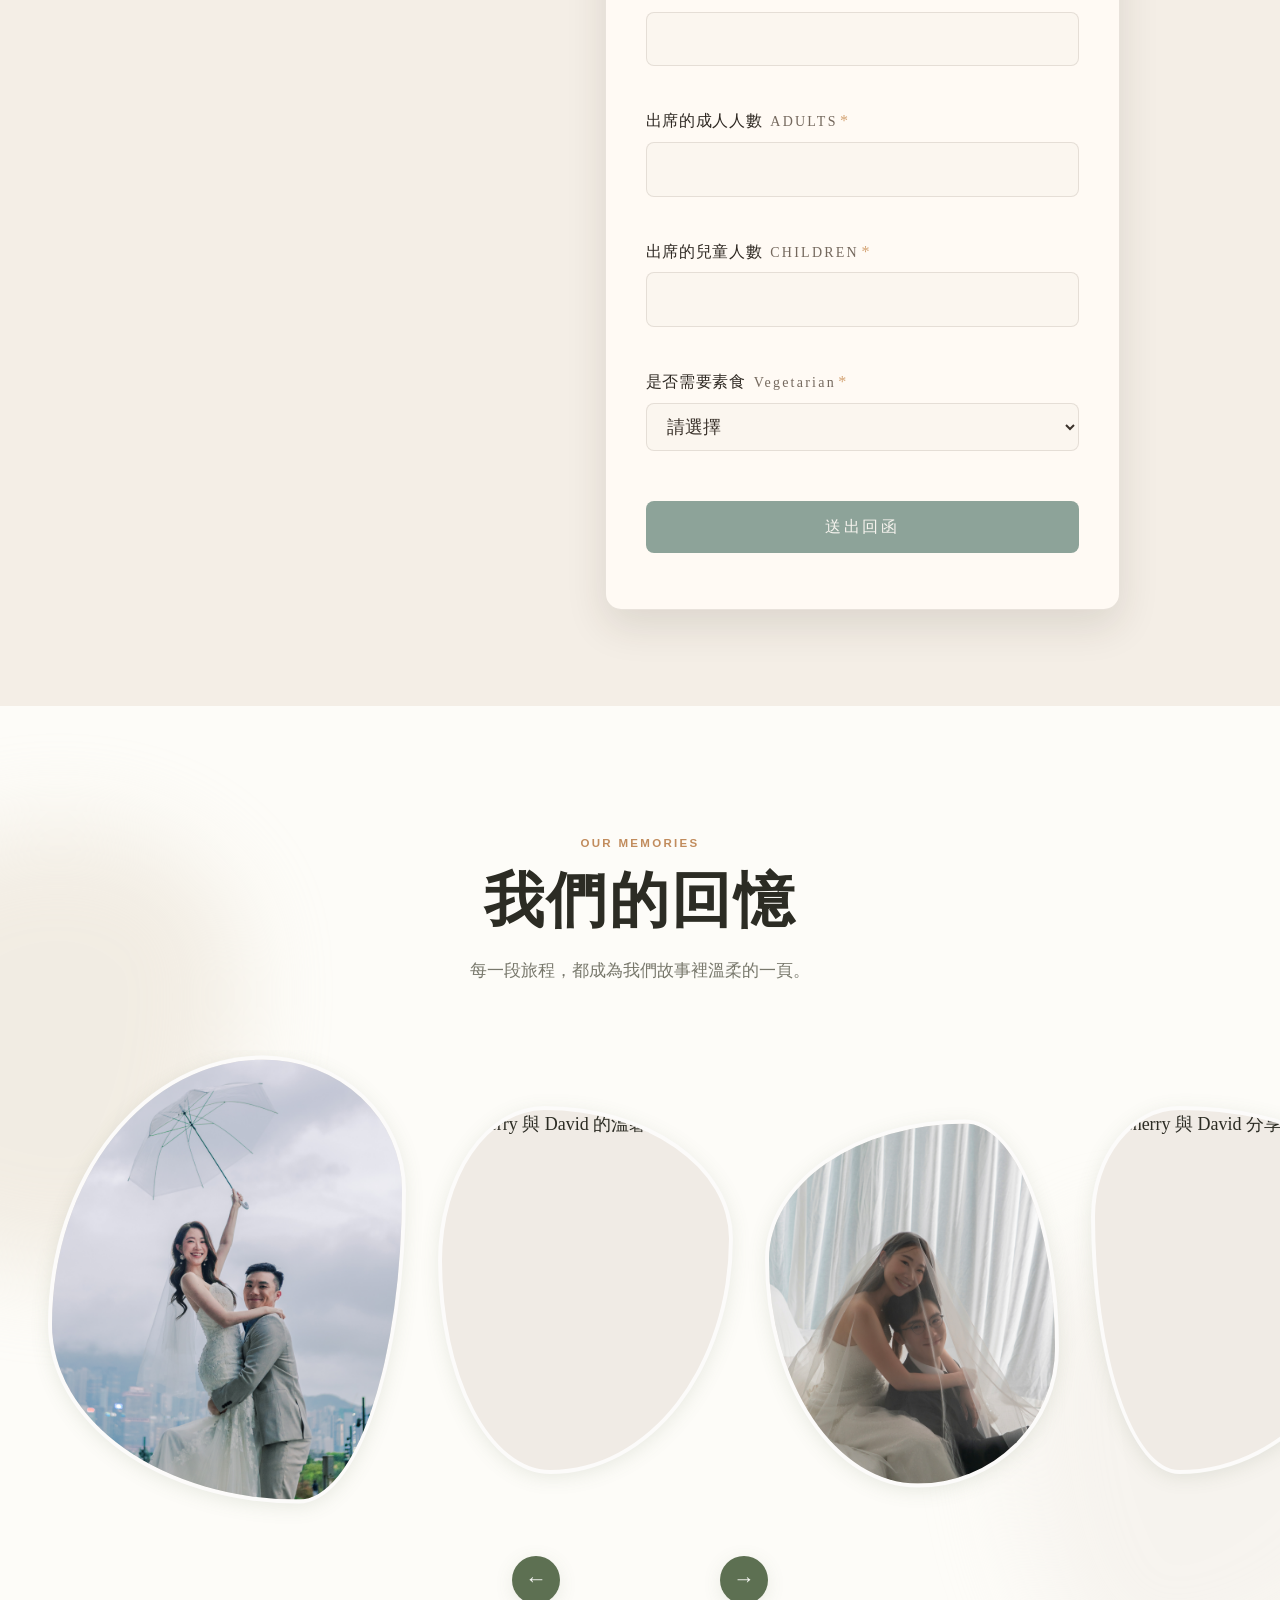
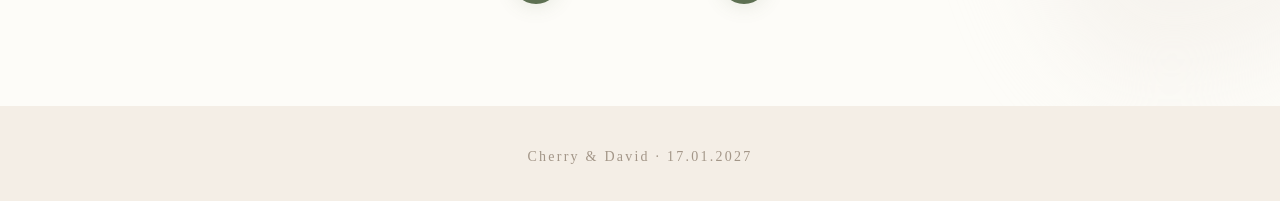
==== commit a00cb717: "Update index.html" ====
--- a/index.html
+++ b/index.html
@@ -2,6 +2,7 @@
 <html lang="zh-Hant">
   <head>
     <meta charset="utf-8" />
+    <meta http-equiv="Content-Security-Policy" content="default-src 'self'; script-src 'self'; style-src 'self' https://fonts.googleapis.com 'unsafe-inline'; font-src 'self' https://fonts.gstatic.com; img-src 'self' data:; frame-src https://docs.google.com; form-action https://docs.google.com; base-uri 'self'; object-src 'none';">
     <meta name="viewport" content="width=device-width, initial-scale=1" />
     <title>Cherry &amp; David · 婚禮邀請</title>
     <meta name="description" content="誠邀您出席 Cherry 與 David 的婚禮。2027年1月17日，東涌世茂喜來登酒店。" />
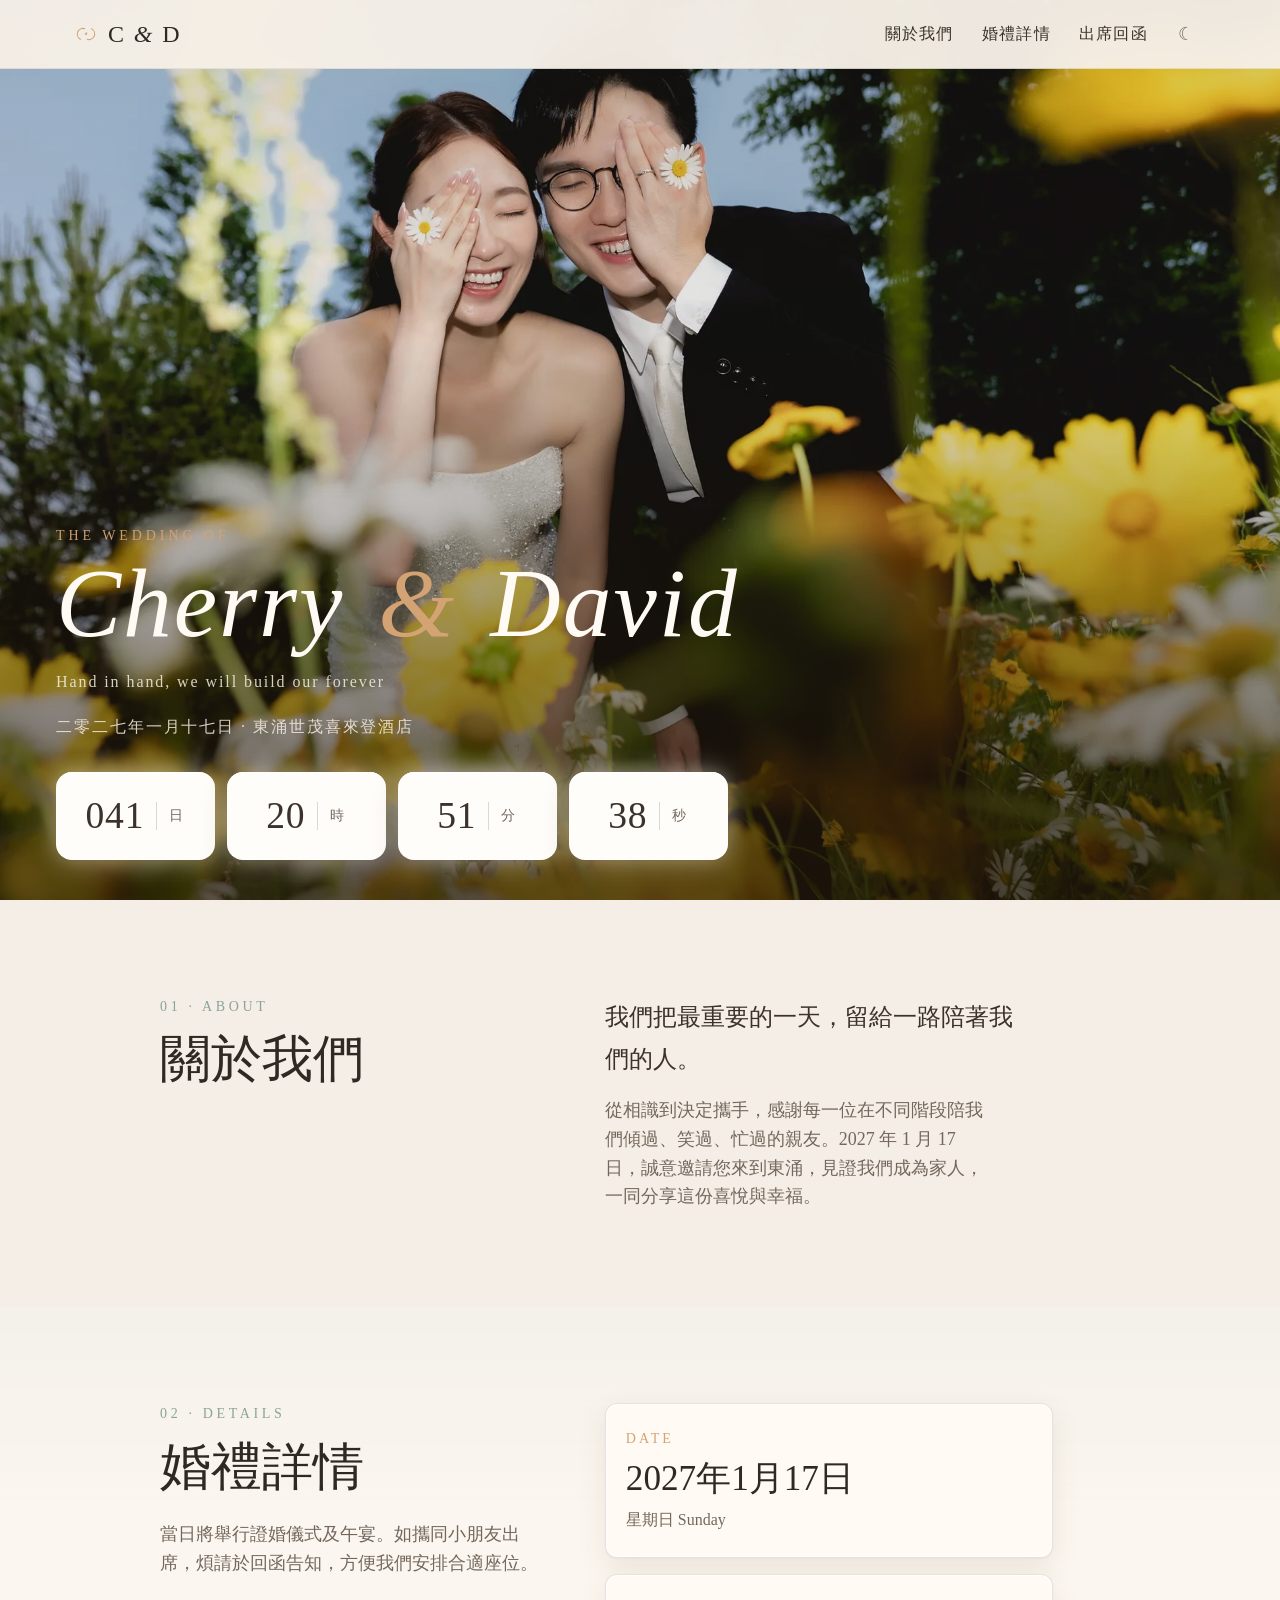
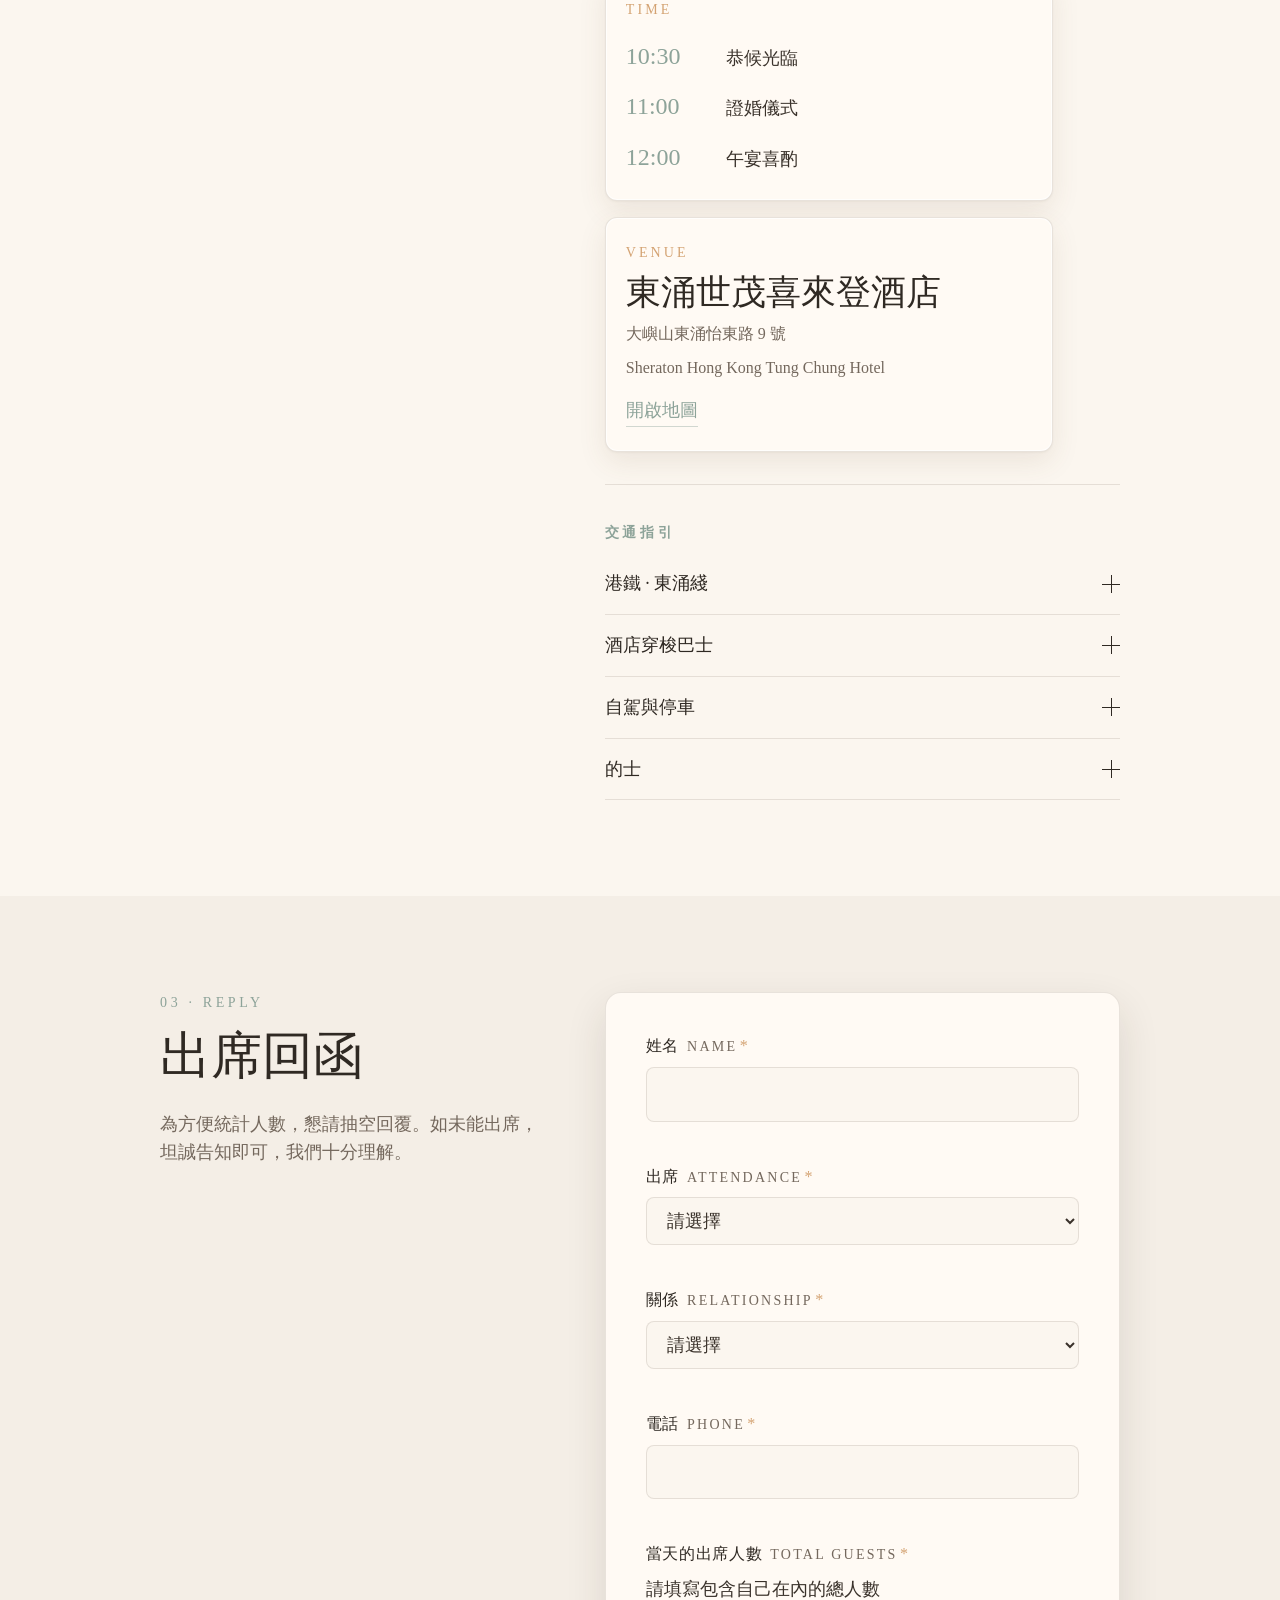
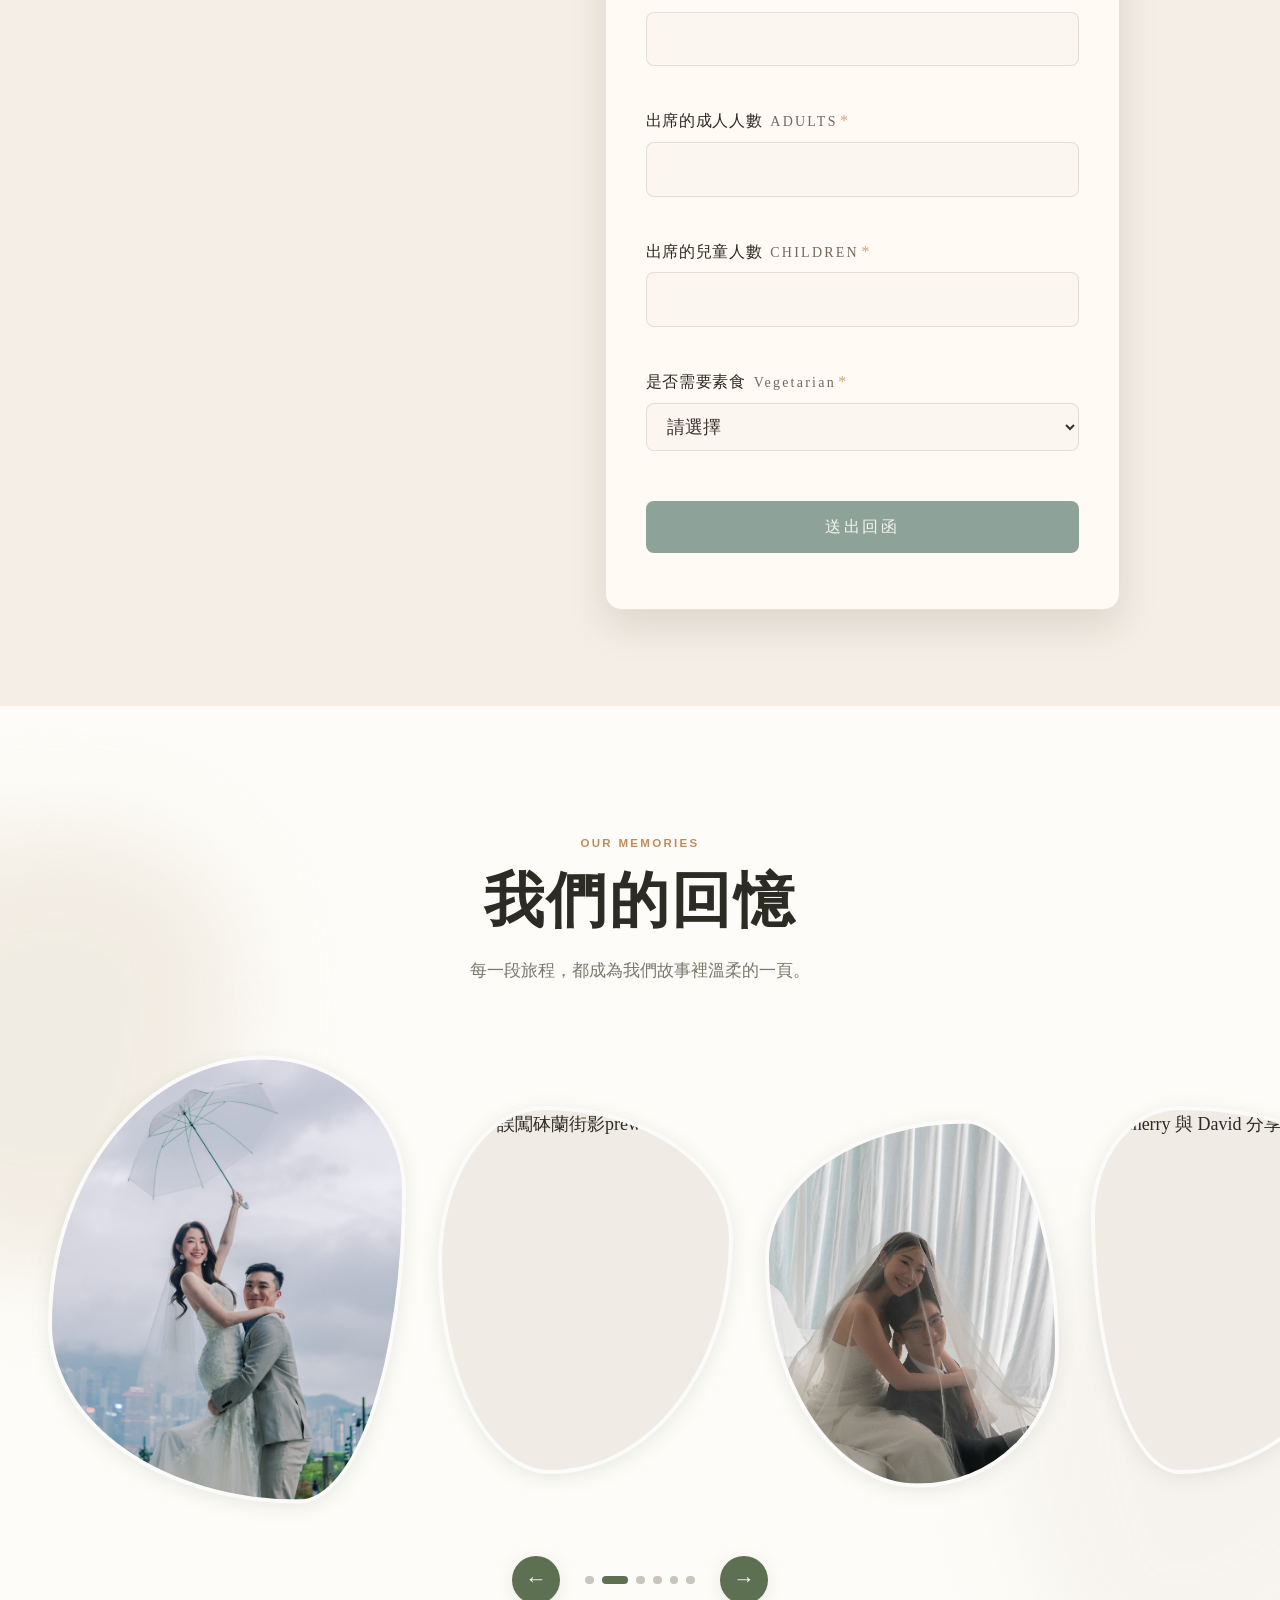
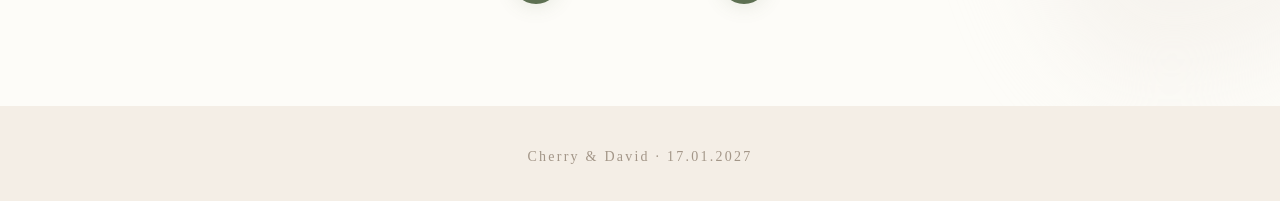
==== commit c85bc5fc: "Update index.html" ====
--- a/index.html
+++ b/index.html
@@ -248,12 +248,12 @@
             type="button"
             data-gallery-open
             data-gallery-full="images/gallery/gallery-01.jpg"
-            data-gallery-alt="Cherry 與 David 在旅行途中留下的合照"
-            aria-label="放大查看：Cherry 與 David 在旅行途中留下的合照"
+            data-gallery-alt=" David 將 Cherry 輕鬆抱起"
+            aria-label="放大查看：David 將 Cherry 輕鬆抱起"
           >
             <img
               src="images/gallery/gallery-01.jpg"
-              alt="Cherry 與 David 在旅行途中留下的合照"
+              alt="David 將 Cherry 輕鬆抱起"
               loading="lazy"
               width="1200"
               height="1500"
@@ -267,12 +267,12 @@
             type="button"
             data-gallery-open
             data-gallery-full="images/gallery/gallery-02.jpg"
-            data-gallery-alt="Cherry 與 David 的溫馨戶外時光"
-            aria-label="放大查看：Cherry 與 David 的溫馨戶外時光"
+            data-gallery-alt="誤闖砵蘭街影prewedding"
+            aria-label="放大查看：誤闖砵蘭街影prewedding"
           >
             <img
               src="images/gallery/gallery-02.jpg"
-              alt="Cherry 與 David 的溫馨戶外時光"
+              alt="誤闖砵蘭街影prewedding"
               loading="lazy"
               width="1200"
               height="1500"
@@ -324,12 +324,12 @@
             type="button"
             data-gallery-open
             data-gallery-full="images/gallery/gallery-05.jpg"
-            data-gallery-alt="一個自然而平靜的旅途片段"
-            aria-label="放大查看：一個自然而平靜的旅途片段"
+            data-gallery-alt="尷尬而不失禮貌的笑容"
+            aria-label="放大查看：尷尬而不失禮貌的笑容"
           >
             <img
               src="images/gallery/gallery-05.jpg"
-              alt="一個自然而平靜的旅途片段"
+              alt="尷尬而不失禮貌的笑容"
               loading="lazy"
               width="1200"
               height="1500"
